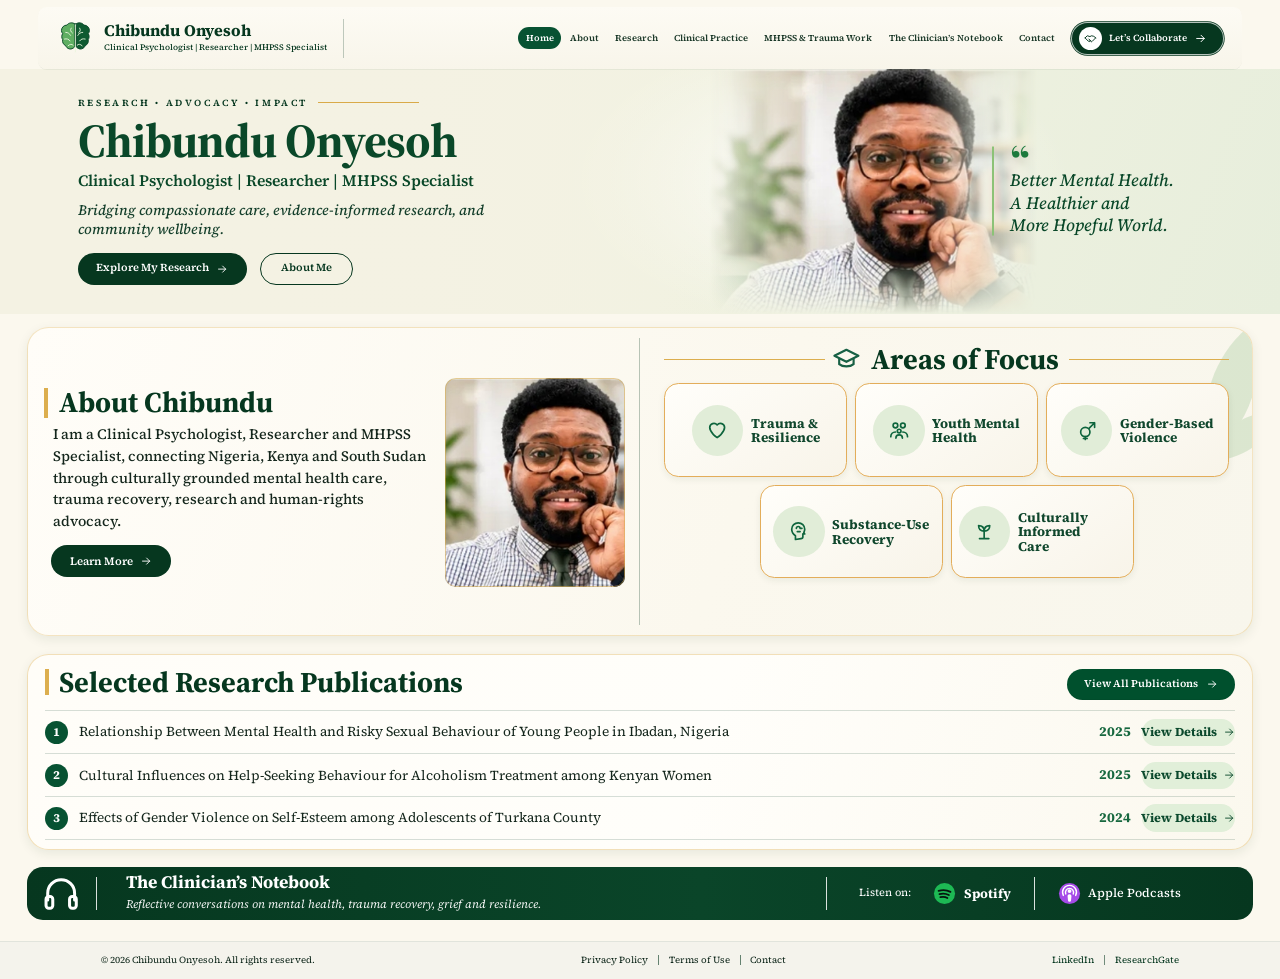
==== index.html @ c5ffb6af "Add portfolio website files" ====
<!DOCTYPE html>
<html lang="en">
<head>
<meta charset="utf-8">
<meta name="viewport" content="width=device-width, initial-scale=1">
<title>Chibundu Onyesoh | Clinical Psychologist | Researcher | MHPSS Specialist</title>
<meta name="description" content="Chibundu Onyesoh is a Clinical Psychologist, Researcher and MHPSS Specialist working across East and West Africa on trauma recovery and psychosocial resilience.">
<link rel="preconnect" href="https://fonts.googleapis.com">
<link rel="preconnect" href="https://fonts.gstatic.com" crossorigin>
<link href="https://fonts.googleapis.com/css2?family=Caveat:wght@500;600&family=Inter:wght@400;500;600;700&family=Playfair+Display:ital,wght@0,500;0,600;0,700;1,400;1,500&family=Source+Serif+4:ital,wght@0,400;0,500;0,600;0,700;1,400;1,500&display=swap" rel="stylesheet">
<link rel="stylesheet" href="styles.css">
</head>
<body class="pg-home ui-serif">
<svg width="0" height="0" style="position:absolute" aria-hidden="true" focusable="false"><defs><symbol id="i-logo" viewBox="0 0 64 64" fill="none" stroke="currentColor" stroke-width="1.8" stroke-linecap="round" stroke-linejoin="round"><path d="M31 8c-4-3-10-2-13 2-5 0-9 4-9 9 0 2 1 4 2 5-2 3-2 7 0 10-1 4 1 8 5 10 2 5 8 7 12 4 2-1 3-2 3-4V12c0-2-1-3-0-4z" fill="#5fae62" stroke="#0c4a2b" stroke-width="1.6"/><path d="M33 8c4-3 10-2 13 2 5 0 9 4 9 9 0 2-1 4-2 5 2 3 2 7 0 10 1 4-1 8-5 10-2 5-8 7-12 4-2-1-3-2-3-4V12c0-2 1-3 0-4z" fill="#0f5a31" stroke="#0c4a2b" stroke-width="1.6"/><path d="M16 22c4 0 6 2 8 5M14 33c4-1 7 0 9 3M20 44c3-3 6-3 8-1M25 15c-2 3-1 6 2 8M44 22c-4 0-6 2-8 5M48 33c-4-1-7 0-9 3M43 44c-3-3-6-3-8-1M39 15c2 3 1 6-2 8" stroke="#e8f5dc" stroke-width="1.5" fill="none"/><path d="M32 10v44" stroke="#e8f5dc" stroke-width="1.2" fill="none"/></symbol><symbol id="i-head" viewBox="0 0 200 260" fill="none" stroke="currentColor" stroke-width="1.8" stroke-linecap="round" stroke-linejoin="round"><path d="M110 20C62 20 34 56 34 100c0 28 14 42 14 66v24l62 0v-30c0-8 5-12 12-12h16c5 0 5-5 2-9l-9-12c6-2 9-6 8-12l5-6c4-2 6-5 5-10l11-12c3-4 0-7-4-8C148 54 140 20 110 20z" stroke-width="2.4"/><path d="M70 70c10-14 30-16 42-6 10-6 24 0 26 12 8 4 8 16 0 20 2 12-10 20-20 14-8 10-26 8-30-4-12 0-18-12-12-20-6-8-4-16 4-20 0-4-4-8-10-6z" stroke-width="2" opacity=".9"/><path d="M84 74c6 4 6 10 0 14 M104 70c-4 6 0 12 8 12 M96 96c-6 0-10 4-10 8 M118 92c0 6 6 8 12 6" stroke-width="1.6"/><circle cx="84" cy="74" r="2.2" fill="currentColor"/><circle cx="112" cy="82" r="2.2" fill="currentColor"/><circle cx="96" cy="96" r="2.2" fill="currentColor"/><circle cx="130" cy="98" r="2.2" fill="currentColor"/><circle cx="72" cy="94" r="2.2" fill="currentColor"/></symbol><symbol id="i-brain" viewBox="0 0 24 24" fill="none" stroke="currentColor" stroke-width="1.8" stroke-linecap="round" stroke-linejoin="round"><path d="M9 4a3 3 0 0 0-3 3 3 3 0 0 0-2 3 3 3 0 0 0 1.5 2.6A3 3 0 0 0 8 18a3 3 0 0 0 4 1.5V5A3 3 0 0 0 9 4z"/><path d="M15 4a3 3 0 0 1 3 3 3 3 0 0 1 2 3 3 3 0 0 1-1.5 2.6A3 3 0 0 1 16 18a3 3 0 0 1-4 1.5"/><path d="M8 9h2M14 9h2M8 14h2M14 14h2"/></symbol><symbol id="i-book" viewBox="0 0 24 24" fill="none" stroke="currentColor" stroke-width="1.8" stroke-linecap="round" stroke-linejoin="round"><path d="M4 5.5C6.5 4.5 9.5 4.5 12 6c2.5-1.5 5.5-1.5 8-.5V19c-2.5-1-5.5-1-8 .5-2.5-1.5-5.5-1.5-8-.5z"/><path d="M12 6v13.5"/></symbol><symbol id="i-steth" viewBox="0 0 24 24" fill="none" stroke="currentColor" stroke-width="1.8" stroke-linecap="round" stroke-linejoin="round"><path d="M6 3v6a4 4 0 0 0 8 0V3M5 3h2M13 3h2M10 13v2a5 5 0 0 0 10 0v-1"/><circle cx="20" cy="12.5" r="1.8"/></symbol><symbol id="i-shield-heart" viewBox="0 0 24 24" fill="none" stroke="currentColor" stroke-width="1.8" stroke-linecap="round" stroke-linejoin="round"><path d="M12 3l7 3v5c0 4.5-3 8-7 10-4-2-7-5.5-7-10V6z"/><path d="M12 15.5s-3-1.8-3-4a1.7 1.7 0 0 1 3-1 1.7 1.7 0 0 1 3 1c0 2.2-3 4-3 4z"/></symbol><symbol id="i-shield-check" viewBox="0 0 24 24" fill="none" stroke="currentColor" stroke-width="1.8" stroke-linecap="round" stroke-linejoin="round"><path d="M12 3l7 3v5c0 4.5-3 8-7 10-4-2-7-5.5-7-10V6z"/><path d="M9 12l2.2 2.2L15.5 10"/></symbol><symbol id="i-shield-lock" viewBox="0 0 24 24" fill="none" stroke="currentColor" stroke-width="1.8" stroke-linecap="round" stroke-linejoin="round"><path d="M12 3l7 3v5c0 4.5-3 8-7 10-4-2-7-5.5-7-10V6z"/><rect x="9.5" y="11" width="5" height="4" rx="1"/><path d="M10.5 11V9.8a1.5 1.5 0 0 1 3 0V11"/></symbol><symbol id="i-people" viewBox="0 0 24 24" fill="none" stroke="currentColor" stroke-width="1.8" stroke-linecap="round" stroke-linejoin="round"><circle cx="9" cy="8" r="3"/><path d="M3 20c0-3.3 2.7-6 6-6s6 2.7 6 6"/><circle cx="17" cy="8.5" r="2.5"/><path d="M16.5 14c2.6.3 4.5 2.5 4.5 5.5"/></symbol><symbol id="i-check" viewBox="0 0 24 24" fill="none" stroke="currentColor" stroke-width="1.8" stroke-linecap="round" stroke-linejoin="round"><circle cx="12" cy="12" r="10"/><path d="M7.5 12.3l3 3 6-6.3" stroke-width="2.2"/></symbol><symbol id="i-arrow" viewBox="0 0 24 24" fill="none" stroke="currentColor" stroke-width="1.8" stroke-linecap="round" stroke-linejoin="round"><path d="M5 12h14M13 6l6 6-6 6"/></symbol><symbol id="i-arrow-down" viewBox="0 0 24 24" fill="none" stroke="currentColor" stroke-width="1.8" stroke-linecap="round" stroke-linejoin="round"><path d="M12 5v14M6 13l6 6 6-6"/></symbol><symbol id="i-chevron" viewBox="0 0 24 24" fill="none" stroke="currentColor" stroke-width="1.8" stroke-linecap="round" stroke-linejoin="round"><path d="M6 9l6 6 6-6"/></symbol><symbol id="i-external" viewBox="0 0 24 24" fill="none" stroke="currentColor" stroke-width="1.8" stroke-linecap="round" stroke-linejoin="round"><path d="M7 17L17 7M9 7h8v8"/></symbol><symbol id="i-mail" viewBox="0 0 24 24" fill="none" stroke="currentColor" stroke-width="1.8" stroke-linecap="round" stroke-linejoin="round"><rect x="3" y="5" width="18" height="14" rx="2"/><path d="M3 7l9 6 9-6"/></symbol><symbol id="i-headphones" viewBox="0 0 24 24" fill="none" stroke="currentColor" stroke-width="1.8" stroke-linecap="round" stroke-linejoin="round"><path d="M4 16v-4a8 8 0 0 1 16 0v4"/><rect x="3" y="14" width="4" height="7" rx="1.6"/><rect x="17" y="14" width="4" height="7" rx="1.6"/></symbol><symbol id="i-doc" viewBox="0 0 24 24" fill="none" stroke="currentColor" stroke-width="1.8" stroke-linecap="round" stroke-linejoin="round"><path d="M7 3h7l5 5v13H7z"/><path d="M14 3v5h5M10 13h6M10 17h6"/></symbol><symbol id="i-globe" viewBox="0 0 24 24" fill="none" stroke="currentColor" stroke-width="1.8" stroke-linecap="round" stroke-linejoin="round"><circle cx="12" cy="12" r="9"/><path d="M3 12h18M12 3c3.2 3 3.2 15 0 18M12 3c-3.2 3-3.2 15 0 18"/></symbol><symbol id="i-trophy" viewBox="0 0 24 24" fill="none" stroke="currentColor" stroke-width="1.8" stroke-linecap="round" stroke-linejoin="round"><path d="M8 4h8v5a4 4 0 0 1-8 0z"/><path d="M8 6H5v1a3 3 0 0 0 3 3M16 6h3v1a3 3 0 0 1-3 3M12 13v4M8 20h8M10 17h4"/></symbol><symbol id="i-handshake" viewBox="0 0 24 24" fill="none" stroke="currentColor" stroke-width="1.8" stroke-linecap="round" stroke-linejoin="round"><path d="M2 11l4-4 5 1.5L14 7l4 1 4 3"/><path d="M2 11l6 6a2 2 0 0 0 3 0l1-1M11 16l1.5 1.5a1.8 1.8 0 0 0 2.5 0L21 11.5M9 13l3 3"/></symbol><symbol id="i-heart" viewBox="0 0 24 24" fill="none" stroke="currentColor" stroke-width="1.8" stroke-linecap="round" stroke-linejoin="round"><path d="M12 20s-8-5-8-11a4.5 4.5 0 0 1 8-2.6A4.5 4.5 0 0 1 20 9c0 6-8 11-8 11z"/></symbol><symbol id="i-target" viewBox="0 0 24 24" fill="none" stroke="currentColor" stroke-width="1.8" stroke-linecap="round" stroke-linejoin="round"><circle cx="12" cy="12" r="9"/><circle cx="12" cy="12" r="5"/><circle cx="12" cy="12" r="1.5"/></symbol><symbol id="i-eye" viewBox="0 0 24 24" fill="none" stroke="currentColor" stroke-width="1.8" stroke-linecap="round" stroke-linejoin="round"><path d="M2 12s4-7 10-7 10 7 10 7-4 7-10 7S2 12 2 12z"/><circle cx="12" cy="12" r="3"/></symbol><symbol id="i-scale" viewBox="0 0 24 24" fill="none" stroke="currentColor" stroke-width="1.8" stroke-linecap="round" stroke-linejoin="round"><path d="M12 4v16M6 20h12M5 7h14"/><path d="M5 7l-3 7a3.5 3.5 0 0 0 6 0zM19 7l-3 7a3.5 3.5 0 0 0 6 0z"/></symbol><symbol id="i-bulb" viewBox="0 0 24 24" fill="none" stroke="currentColor" stroke-width="1.8" stroke-linecap="round" stroke-linejoin="round"><path d="M9 18h6M10 21h4M12 3a6 6 0 0 0-3.5 11c.7.6 1 1.2 1 2h5c0-.8.3-1.4 1-2A6 6 0 0 0 12 3z"/></symbol><symbol id="i-user" viewBox="0 0 24 24" fill="none" stroke="currentColor" stroke-width="1.8" stroke-linecap="round" stroke-linejoin="round"><circle cx="12" cy="8" r="4"/><path d="M4 21c0-4.4 3.6-8 8-8s8 3.6 8 8"/></symbol><symbol id="i-building" viewBox="0 0 24 24" fill="none" stroke="currentColor" stroke-width="1.8" stroke-linecap="round" stroke-linejoin="round"><rect x="5" y="3" width="14" height="18" rx="1"/><path d="M9 7h2M13 7h2M9 11h2M13 11h2M10 21v-4h4v4"/></symbol><symbol id="i-chat" viewBox="0 0 24 24" fill="none" stroke="currentColor" stroke-width="1.8" stroke-linecap="round" stroke-linejoin="round"><path d="M4 5h16v11H9l-5 4z"/><path d="M9 10.5h.01M12 10.5h.01M15 10.5h.01" stroke-width="2.4"/></symbol><symbol id="i-send" viewBox="0 0 24 24" fill="none" stroke="currentColor" stroke-width="1.8" stroke-linecap="round" stroke-linejoin="round"><path d="M21 3L3 11l7 3 3 7z"/><path d="M10 14L21 3"/></symbol><symbol id="i-mic" viewBox="0 0 24 24" fill="none" stroke="currentColor" stroke-width="1.8" stroke-linecap="round" stroke-linejoin="round"><rect x="9" y="3" width="6" height="11" rx="3"/><path d="M5 11a7 7 0 0 0 14 0M12 18v3M9 21h6"/></symbol><symbol id="i-play" viewBox="0 0 24 24" fill="none" stroke="currentColor" stroke-width="1.8" stroke-linecap="round" stroke-linejoin="round"><path d="M8 5v14l11-7z" fill="currentColor"/></symbol><symbol id="i-pin" viewBox="0 0 24 24" fill="none" stroke="currentColor" stroke-width="1.8" stroke-linecap="round" stroke-linejoin="round"><path d="M12 21s-7-6-7-11a7 7 0 0 1 14 0c0 5-7 11-7 11z"/><circle cx="12" cy="10" r="2.5"/></symbol><symbol id="i-cap" viewBox="0 0 24 24" fill="none" stroke="currentColor" stroke-width="1.8" stroke-linecap="round" stroke-linejoin="round"><path d="M2 9l10-5 10 5-10 5z"/><path d="M6 11.5V16c3 2.5 9 2.5 12 0v-4.5"/></symbol><symbol id="i-gear" viewBox="0 0 24 24" fill="none" stroke="currentColor" stroke-width="1.8" stroke-linecap="round" stroke-linejoin="round"><circle cx="12" cy="12" r="3"/><circle cx="12" cy="12" r="7"/><path d="M12 2v3M12 19v3M2 12h3M19 12h3M5 5l2 2M17 17l2 2M19 5l-2 2M7 17l-2 2"/></symbol><symbol id="i-microscope" viewBox="0 0 24 24" fill="none" stroke="currentColor" stroke-width="1.8" stroke-linecap="round" stroke-linejoin="round"><path d="M9 3l4 2-2.5 5-4-2z"/><path d="M13 7l3 1.5M8 12a5 5 0 0 0 9 3M5 20h14M9 16.5V20"/></symbol><symbol id="i-chart" viewBox="0 0 24 24" fill="none" stroke="currentColor" stroke-width="1.8" stroke-linecap="round" stroke-linejoin="round"><path d="M4 20V11M10 20V4M16 20v-7M22 20H2"/></symbol><symbol id="i-calendar" viewBox="0 0 24 24" fill="none" stroke="currentColor" stroke-width="1.8" stroke-linecap="round" stroke-linejoin="round"><rect x="3" y="5" width="18" height="16" rx="2"/><path d="M3 10h18M8 3v4M16 3v4"/></symbol><symbol id="i-info" viewBox="0 0 24 24" fill="none" stroke="currentColor" stroke-width="1.8" stroke-linecap="round" stroke-linejoin="round"><circle cx="12" cy="12" r="9"/><path d="M12 11v5M12 8h.01" stroke-width="2.2"/></symbol><symbol id="i-download" viewBox="0 0 24 24" fill="none" stroke="currentColor" stroke-width="1.8" stroke-linecap="round" stroke-linejoin="round"><path d="M12 4v11M7 11l5 5 5-5M5 20h14"/></symbol><symbol id="i-leaf" viewBox="0 0 24 24" fill="none" stroke="currentColor" stroke-width="1.8" stroke-linecap="round" stroke-linejoin="round"><path d="M4 20C4 10 10 4 20 4c0 10-6 16-16 16z"/><path d="M4 20c4-6 8-9 12-11"/></symbol><symbol id="i-gender" viewBox="0 0 24 24" fill="none" stroke="currentColor" stroke-width="1.8" stroke-linecap="round" stroke-linejoin="round"><circle cx="10" cy="14" r="5"/><path d="M14 10l6-6M15 4h5v5M10 19v3M8 21h4"/></symbol><symbol id="i-head-brain" viewBox="0 0 24 24" fill="none" stroke="currentColor" stroke-width="1.8" stroke-linecap="round" stroke-linejoin="round"><path d="M8 21v-4C5 15 4 12 4 10a7 7 0 0 1 14 0c0 1.5-.5 2.5-1 3.5l1 1.5h-2v3a2 2 0 0 1-2 2z"/><path d="M9 9a2 2 0 0 1 4 0M13 9h2M10 12.5h3"/></symbol><symbol id="i-hands-leaf" viewBox="0 0 24 24" fill="none" stroke="currentColor" stroke-width="1.8" stroke-linecap="round" stroke-linejoin="round"><path d="M12 12c-4 0-6-2.5-6-6 4 0 6 2 6 6zM12 12c4 0 6-2.5 6-6-4 0-6 2-6 6z"/><path d="M12 12v8M7 20h10"/></symbol><symbol id="i-family" viewBox="0 0 24 24" fill="none" stroke="currentColor" stroke-width="1.8" stroke-linecap="round" stroke-linejoin="round"><circle cx="8" cy="7" r="2.5"/><circle cx="16" cy="7" r="2.5"/><circle cx="12" cy="13" r="2"/><path d="M3 19c0-2.8 2.2-5 5-5M21 19c0-2.8-2.2-5-5-5M8.5 20.5c0-2 1.6-3.5 3.5-3.5s3.5 1.5 3.5 3.5"/></symbol><symbol id="i-audio" viewBox="0 0 24 24" fill="none" stroke="currentColor" stroke-width="1.8" stroke-linecap="round" stroke-linejoin="round"><path d="M3 12h1M7 8v8M11 4v16M15 8v8M19 10v4M22 12h-1"/></symbol><symbol id="i-spotify" viewBox="0 0 24 24" fill="none" stroke="currentColor" stroke-width="1.8" stroke-linecap="round" stroke-linejoin="round"><circle cx="12" cy="12" r="11" fill="#1db954" stroke="none"/><path d="M5.8 9.2c4.2-1.2 8.8-.9 12.4 1.1M6.7 12.6c3.4-.9 6.9-.6 9.8 1M7.6 15.8c2.6-.6 5.2-.4 7.4.8" stroke="#06150d" stroke-width="1.9" fill="none"/></symbol><symbol id="i-apple" viewBox="0 0 24 24" fill="none" stroke="currentColor" stroke-width="1.8" stroke-linecap="round" stroke-linejoin="round"><circle cx="12" cy="12" r="11" fill="#a54be8" stroke="none"/><circle cx="12" cy="9.5" r="2" fill="#fff" stroke="none"/><path d="M12 12.8c1.3 0 2.1.9 2 2.1l-.4 4a1.6 1.6 0 0 1-3.2 0l-.4-4c-.1-1.2.7-2.1 2-2.1z" fill="#fff" stroke="none"/><path d="M8.1 12.4a4.2 4.2 0 1 1 7.8 0M5.6 14a7.2 7.2 0 1 1 12.8 0" stroke="#fff" stroke-width="1.5" fill="none"/></symbol><symbol id="i-linkedin" viewBox="0 0 24 24" fill="none" stroke="currentColor" stroke-width="1.8" stroke-linecap="round" stroke-linejoin="round"><rect width="24" height="24" rx="5" fill="#0a66c2" stroke="none"/><path d="M7 10h2.5v7H7zM8.2 6.5a1.4 1.4 0 1 1 0 2.8 1.4 1.4 0 0 1 0-2.8M11 10h2.4v1c.5-.8 1.3-1.2 2.3-1.2 2 0 2.8 1.2 2.8 3.3V17H16v-3.4c0-1-.3-1.5-1.1-1.5s-1.4.5-1.4 1.6V17H11z" fill="#fff" stroke="none"/></symbol><symbol id="i-rgate" viewBox="0 0 24 24" fill="none" stroke="currentColor" stroke-width="1.8" stroke-linecap="round" stroke-linejoin="round"><rect width="24" height="24" rx="12" fill="#00c4a7" stroke="none"/><text x="12" y="15.5" text-anchor="middle" font-family="Arial,sans-serif" font-weight="700" font-size="9" fill="#fff" stroke="none">RG</text></symbol><symbol id="i-scholar" viewBox="0 0 24 24" fill="none" stroke="currentColor" stroke-width="1.8" stroke-linecap="round" stroke-linejoin="round"><path d="M12 3L1 9l11 6 9-4.9V17h2V9z" fill="#4285f4" stroke="none"/><path d="M5 13.2V17c0 1.7 3.1 3 7 3s7-1.3 7-3v-3.8l-7 3.8z" fill="#7baaf7" stroke="none"/></symbol><symbol id="i-menu" viewBox="0 0 24 24" fill="none" stroke="currentColor" stroke-width="1.8" stroke-linecap="round" stroke-linejoin="round"><path d="M4 7h16M4 12h16M4 17h16"/></symbol><symbol id="i-tick" viewBox="0 0 24 24" fill="none" stroke="currentColor" stroke-width="1.8" stroke-linecap="round" stroke-linejoin="round"><path d="M5 12.5l4.5 4.5L19 7.5"/></symbol><symbol id="i-leaves" viewBox="0 0 100 100" fill="none" stroke="currentColor" stroke-width="1.8" stroke-linecap="round" stroke-linejoin="round"><path d="M50 96C48 62 52 30 80 6c12 30 4 64-30 90z" fill="currentColor" stroke="none"/><path d="M50 96C40 72 20 62 2 60c8 22 24 34 48 36z" fill="currentColor" stroke="none"/><path d="M52 96c6-20 22-32 46-34-4 20-20 32-46 34z" fill="currentColor" stroke="none"/></symbol></defs></svg>
<header class="hdr"><div class="stage">
  <a class="brand" href="index.html" aria-label="Chibundu Onyesoh — Home">
    <svg viewBox="0 0 64 64" fill="none" stroke="currentColor" stroke-width="2.2" stroke-linecap="round" stroke-linejoin="round" aria-hidden="true"><use href="#i-logo"/></svg>
    <span><span class="nm">Chibundu Onyesoh</span><span class="sb">Clinical Psychologist | Researcher | MHPSS Specialist</span></span>
  </a>
  <nav id="site-nav" aria-label="Main navigation"><a href="index.html">Home</a><a href="about.html">About</a><a href="research.html">Research</a><a href="clinical-practice.html">Clinical Practice</a><a href="mhpss-trauma.html">MHPSS &amp; Trauma Work</a><a href="podcast.html">The Clinician’s Notebook</a><a href="contact.html">Contact</a></nav>
  <a class="cta" href="contact.html"><span class="cic"><svg class="ico" aria-hidden="true"><use href="#i-handshake"/></svg></span>Let&rsquo;s Collaborate <svg class="ico" aria-hidden="true"><use href="#i-arrow"/></svg></a>
  <button class="menu-toggle" type="button" aria-expanded="false" aria-controls="site-nav" aria-label="Open menu"><svg class="ico " aria-hidden="true"><use href="#i-menu"/></svg></button>
</div></header>
<main>

<section class="home-intro" aria-labelledby="home-title">
  <img class="home-intro-photo" src="assets/portrait-home.jpg" alt="Portrait of Chibundu Onyesoh" width="760" height="524">
  <div class="home-intro-content">
    <div class="eyebrow">Research &bull; Advocacy &bull; Impact</div>
    <h1 id="home-title">Chibundu Onyesoh</h1>
    <p class="role">Clinical Psychologist | Researcher | MHPSS Specialist</p>
    <p class="tagline">Bridging compassionate care, evidence-informed research, and community wellbeing.</p>
    <div class="actions">
      <a class="btn btn-dark" href="research.html">Explore My Research <svg class="ico" aria-hidden="true"><use href="#i-arrow"/></svg></a>
      <a class="btn btn-line" href="about.html">About Me</a>
    </div>
  </div>
  <blockquote class="home-quote"><span class="qm" aria-hidden="true">&ldquo;</span>Better Mental Health.<br>A Healthier and<br>More Hopeful World.</blockquote>
</section>

<div class="h-info">
  <div class="c1">
    <div class="about-copy">
      <h2>About Chibundu</h2>
      <p>I am a Clinical Psychologist, Researcher and MHPSS Specialist, connecting Nigeria, Kenya and South Sudan through culturally grounded mental health care, trauma recovery, research and human-rights advocacy.</p>
      <a class="btn btn-dark" href="about.html">Learn More <svg class="ico " aria-hidden="true"><use href="#i-arrow"/></svg></a>
    </div>
    <figure class="about-portrait">
      <img src="assets/portrait.jpg" alt="Portrait of Chibundu Onyesoh" width="891" height="540">
    </figure>
  </div>
  <div class="c2">
    <h2><svg class="ico focus-cap" aria-hidden="true"><use href="#i-cap"/></svg>Areas of Focus</h2>
    <ul class="focus-cards" aria-label="Professional areas of focus">
      <li><span class="focus-icon"><svg class="ico " aria-hidden="true"><use href="#i-heart"/></svg></span><span>Trauma &amp;<br>Resilience</span></li>
      <li><span class="focus-icon"><svg class="ico " aria-hidden="true"><use href="#i-family"/></svg></span><span>Youth Mental<br>Health</span></li>
      <li><span class="focus-icon"><svg class="ico " aria-hidden="true"><use href="#i-gender"/></svg></span><span>Gender-Based<br>Violence</span></li>
      <li><span class="focus-icon"><svg class="ico " aria-hidden="true"><use href="#i-head-brain"/></svg></span><span>Substance-Use<br>Recovery</span></li>
      <li><span class="focus-icon"><svg class="ico " aria-hidden="true"><use href="#i-hands-leaf"/></svg></span><span>Culturally Informed<br>Care</span></li>
    </ul>
  </div>
  <svg class="leaf" style="right:-3.7rem;top:-1.5rem;width:21rem;height:21rem;color:#d4e3c9;opacity:.8" aria-hidden="true"><use href="#i-leaves"/></svg>
</div>

<section class="h-pubs" aria-labelledby="sp">
  <div class="h-pubs-head">
    <h2 id="sp">Selected Research Publications</h2>
    <a class="view-pubs" href="research.html">View All Publications <svg class="ico " aria-hidden="true"><use href="#i-arrow"/></svg></a>
  </div>
  <div class="pub-row"><span class="pub-num">1</span><span class="pub-title">Relationship Between Mental Health and Risky Sexual Behaviour of Young People in Ibadan, Nigeria</span><span class="pub-year">2025</span><a class="pub-action" href="research.html#fp">View Details <svg class="ico" aria-hidden="true"><use href="#i-arrow"/></svg></a></div>
  <div class="pub-row"><span class="pub-num">2</span><span class="pub-title">Cultural Influences on Help-Seeking Behaviour for Alcoholism Treatment among Kenyan Women</span><span class="pub-year">2025</span><a class="pub-action" href="research.html#fp">View Details <svg class="ico" aria-hidden="true"><use href="#i-arrow"/></svg></a></div>
  <div class="pub-row"><span class="pub-num">3</span><span class="pub-title">Effects of Gender Violence on Self-Esteem among Adolescents of Turkana County</span><span class="pub-year">2024</span><a class="pub-action" href="research.html#fp">View Details <svg class="ico" aria-hidden="true"><use href="#i-arrow"/></svg></a></div>
</section>

<section class="h-pod" aria-label="The Clinician's Notebook podcast">
  <div class="hp"><svg class="ico " aria-hidden="true"><use href="#i-headphones"/></svg></div><span class="vl"></span>
  <div class="tx"><h3>The Clinician&rsquo;s Notebook</h3><p>Reflective conversations on mental health, trauma recovery, grief and resilience.</p></div>
  <div class="ls"><span class="vl"></span><span class="on">Listen on:</span>
    <a class="pl" href="https://open.spotify.com/show/6DYUCFAEyVnPZNM1DqdTa2" target="_blank" rel="noopener" data-platform="Spotify"><svg class="ico " aria-hidden="true"><use href="#i-spotify"/></svg> Spotify</a>
    <span class="vl m"></span>
    <a class="pl ap" href="https://podcasts.apple.com/ke/podcast/the-clinicians-notebook/id1857935850" target="_blank" rel="noopener" data-platform="Apple Podcasts"><svg class="ico " aria-hidden="true"><use href="#i-apple"/></svg> Apple Podcasts</a>
  </div>
</section>

</main>
<footer class="ftr"><div class="stage">
  <span>&copy; <span data-current-year></span> Chibundu Onyesoh. All rights reserved.</span>
  <nav class="lk" aria-label="Footer"><a href="contact.html">Privacy Policy</a><i></i><a href="contact.html">Terms of Use</a><i></i><a href="contact.html">Contact</a></nav>
  <nav class="social" aria-label="Social links"><a href="https://www.linkedin.com/" target="_blank" rel="noopener">LinkedIn</a><i></i><a href="https://www.researchgate.net/" target="_blank" rel="noopener">ResearchGate</a></nav>
</div></footer>
<script src="script.js"></script>
</body>
</html>
---- styles.css ----
/* =========================================================================
   Chibundu Onyesoh — shared stylesheet
   -------------------------------------------------------------------------
   SCALE SYSTEM: the layouts were designed on a 1672px-wide canvas.
   1rem = 10 "design px" at 1672px wide, and the root font-size scales with the
   viewport, so every page keeps the exact proportions of the layout on any
   desktop screen (>=1200px). Below 1200px a stacked mobile layout takes over.
   ========================================================================= */
:root{
  --dk:#06371f;      /* darkest green: buttons, bars   */
  --dk2:#0a4228;
  --md:#13492b;      /* panels                         */
  --gr:#1c7a3d;      /* accent bars, ticks             */
  --lime:#a9dc8c;    /* light-green text on dark       */
  --mint:#e4f0d4;    /* stat bars, year blocks         */
  --mint2:#d3e8c2;
  --cream:#fbf8ee;
  --card:#fffdf7;
  --ink:#10281c;
  --muted:#4a5f53;
  --head:"Playfair Display","Cormorant Garamond",Georgia,"Times New Roman",serif;
  --body:"Inter","Segoe UI",system-ui,-apple-system,Arial,sans-serif;
  --serif-ui:"Source Serif 4","Source Serif Pro","Lora",Georgia,serif;
  --script:"Caveat","Dancing Script","Segoe Script","Brush Script MT",cursive;
}
*{box-sizing:border-box;margin:0;padding:0}
html{font-size:clamp(7.2px,.54vw,10.8px);scroll-behavior:smooth;-webkit-text-size-adjust:100%}
body{font-family:var(--body);font-size:1.6rem;line-height:1.5;color:var(--ink);background:var(--cream);-webkit-font-smoothing:antialiased;overflow-x:hidden}
img{max-width:100%;display:block}
a{color:inherit;text-decoration:none}
ul{list-style:none}
button{font-family:inherit;cursor:pointer;border:0;background:none;color:inherit}
h1,h2,h3,h4{font-family:var(--head);color:var(--dk);line-height:1.15;font-weight:700}
.sr-only{position:absolute;width:1px;height:1px;overflow:hidden;clip:rect(0 0 0 0);white-space:nowrap}
:focus-visible{outline:.3rem solid #2f8f4e;outline-offset:.2rem}
[hidden]{display:none!important}

.ico{width:1.2em;height:1.2em;fill:none;stroke:currentColor;stroke-width:1.8;stroke-linecap:round;stroke-linejoin:round;flex:none;vertical-align:middle}
.ico.solid{fill:currentColor;stroke:none}
.stage{position:relative;width:100%;max-width:167.2rem;margin:0 auto}
.script{font-family:var(--script);font-weight:500}

/* ------------------------------------------------------------ buttons */
.btn{display:inline-flex;align-items:center;justify-content:center;gap:1rem;height:4.4rem;padding:0 2.6rem;border-radius:99rem;font-size:1.4rem;font-weight:600;border:.15rem solid transparent;transition:.25s;white-space:nowrap;line-height:1}
.btn .ico{width:1.7rem;height:1.7rem}
.btn-dark{background:var(--dk);color:#fff}
.btn-dark:hover{background:var(--gr);transform:translateY(-.2rem)}
.btn-line{border-color:var(--dk);color:var(--dk);background:transparent}
.btn-line:hover{background:var(--dk);color:#fff}
.btn-white{background:#fff;color:var(--dk)}
.btn-white:hover{background:var(--mint)}
.btn-ghost{border-color:rgba(255,255,255,.85);color:#fff}
.btn-ghost:hover{background:#fff;color:var(--dk)}
.btn-lime{background:var(--lime);color:var(--dk)}
.btn-lime:hover{background:#fff}
.btn-sm{height:3.4rem;padding:0 2rem;font-size:1.25rem}

/* ------------------------------------------------------------ header */
.hdr{position:relative;z-index:60;background:linear-gradient(180deg,#fdfbf4,#f8f5ea);height:7.2rem;box-shadow:0 .1rem 0 rgba(6,55,31,.06)}
.hdr .stage{height:100%;display:flex;align-items:center;padding:0 5.6rem 0 6.5rem}
.brand{display:flex;align-items:center;gap:2.4rem;flex:none}
.brand svg{width:6.8rem;height:6.8rem;color:#1d6b3a;flex:none}
.brand .nm{font-family:var(--head);font-weight:700;font-size:2.5rem;color:var(--dk);line-height:1;display:block;white-space:nowrap}
.brand .sb{font-size:1.15rem;font-weight:500;color:var(--dk);display:block;margin-top:.6rem;white-space:nowrap}
.hdr nav{margin-left:10.3rem;display:flex;align-items:center}
.hdr nav a{font-size:1.3rem;font-weight:500;color:#14261c;padding:1.05rem 1.2rem;border-radius:99rem;white-space:nowrap;line-height:1;transition:.2s}
.hdr nav a:hover{background:var(--mint)}
.hdr nav a.active{background:var(--dk);color:#fff;font-weight:600}
.hdr .cta{margin-left:auto;display:inline-flex;align-items:center;gap:1rem;height:4.5rem;padding:0 2.2rem;border-radius:99rem;background:var(--dk);color:#fff;font-size:1.3rem;font-weight:600;transition:.25s;white-space:nowrap}
.hdr .cta:hover{background:var(--gr)}
.hdr .cta .ico{width:1.8rem;height:1.8rem}
.menu-toggle{display:none;width:4.4rem;height:4.4rem;border-radius:1.2rem;background:var(--dk);color:#fff;align-items:center;justify-content:center;margin-left:1rem}
.menu-toggle .ico{width:2.4rem;height:2.4rem}

/* serif UI variant (Home layout is set entirely in serif) */
.ui-serif .hdr nav a,.ui-serif .hdr .cta,.ui-serif .btn,.ui-serif .brand .sb{font-family:var(--serif-ui)}
.ui-serif .hdr .brand .nm{font-family:var(--serif-ui)}
.ui-serif .hdr .brand .nm{font-size:2.7rem}
.ui-serif .hdr .brand .sb{font-size:1.2rem;margin-top:.5rem}
.ui-serif .brand{gap:2.2rem}
.ui-serif .hdr nav{margin-left:0;padding-left:3.2rem;margin-left:3rem;border-left:.15rem solid rgba(6,55,31,.55);height:4.6rem}
.ui-serif .hdr nav a{font-size:1.4rem;padding:1.05rem 1.5rem}
.ui-serif .hdr .cta{height:4.6rem;padding:0 2.2rem 0 .9rem;border:.12rem solid rgba(255,255,255,.7);box-shadow:0 0 0 .1rem var(--dk)}
.cta .cic{width:3.2rem;height:3.2rem;border-radius:50%;background:#fff;color:var(--dk);display:inline-flex;align-items:center;justify-content:center}
.cta .cic .ico{width:1.8rem;height:1.8rem}

/* ------------------------------------------------------------ shared bits */
.eyebrow{display:flex;align-items:center;gap:1.4rem;font-size:1.2rem;letter-spacing:.3em;text-transform:uppercase;font-weight:600;color:var(--dk);line-height:1}
.eyebrow::after{content:"";display:block;height:.1rem;width:33rem;background:currentColor;opacity:.45}
.on-dark .eyebrow,.eyebrow.lt{color:var(--lime)}
.sec-t{display:flex;align-items:center;gap:1.2rem;font-size:3.2rem;color:var(--dk);line-height:1.05}
.sec-t::before{content:"";width:.5rem;align-self:stretch;min-height:3.2rem;background:var(--gr);border-radius:.3rem;flex:none}
.leaf{position:absolute;pointer-events:none;z-index:1}
.leaf svg{width:100%;height:100%;display:block}
.tags{display:flex;flex-wrap:wrap;gap:1rem}
.tag{background:var(--mint);color:var(--dk);border-radius:99rem;padding:.7rem 1.6rem;font-size:1.3rem;font-weight:600}

/* ------------------------------------------------------------ footer */
.ftr{background:#f4f3ec;height:5.3rem;border-top:.1rem solid rgba(6,55,31,.08)}
.ftr .stage{height:100%;display:flex;align-items:center;justify-content:space-between;padding:0 8.7rem;font-size:1.3rem;color:var(--ink)}
.ftr .lk{display:flex;gap:1.4rem;align-items:center}
.ftr .lk i{width:.1rem;height:1.4rem;background:var(--dk);opacity:.6}
.ftr .lk a:hover{color:var(--gr)}
.ftr .social{display:flex;align-items:center;gap:1.4rem;color:var(--dk)}
.ftr .social i{width:.1rem;height:1.4rem;background:var(--dk);opacity:.55}
.ftr .social a:hover{color:var(--gr)}
.ftr .mo{display:flex;align-items:center;gap:1.6rem;font-size:1.05rem;letter-spacing:.2em;text-transform:uppercase;color:var(--dk);white-space:nowrap}
.ftr .mo::before,.ftr .mo::after{content:"";width:8rem;height:.1rem;background:var(--dk);opacity:.45}
.ui-serif .ftr{font-family:var(--serif-ui)}

/* =========================================================================
   HOME
   ========================================================================= */
.pg-home main{display:block}
.h-hero{position:relative;height:34.4rem;background:linear-gradient(100deg,#f4f2e0 0%,#f1f3df 45%,#e6efd8 100%);overflow:hidden}
.h-hero .stage{height:100%}
.h-hero .ph{position:absolute;left:86rem;top:0;width:52rem;height:100%;overflow:hidden}
.h-hero .ph img{width:100%;height:100%;object-fit:cover;object-position:50% 12%;-webkit-mask-image:linear-gradient(90deg,transparent 0,#000 14%);mask-image:linear-gradient(90deg,transparent 0,#000 14%)}
.h-hero .arc1{position:absolute;left:57rem;top:30rem;width:42rem;height:42rem;border-radius:50%;background:linear-gradient(160deg,#9fc48a,#5f9a63);opacity:.75}
.h-hero .arc2{position:absolute;left:68rem;top:33.6rem;width:36rem;height:36rem;border-radius:50%;background:linear-gradient(160deg,#6aa66b,#2f7b49);opacity:.9}
.h-hero .panel{position:absolute;right:-7rem;top:-4rem;bottom:-9rem;width:42rem;border-radius:50% 0 0 50%/52% 0 0 52%;background:linear-gradient(150deg,#145a33,#0a3d23 70%);box-shadow:-1.2rem 0 0 -.1rem rgba(122,174,96,.55) inset}
.h-hero .panel::before{content:"";position:absolute;inset:0;border-radius:inherit;box-shadow:inset 1.6rem 0 0 rgba(155,200,120,.28)}
.h-hero .quote{position:absolute;right:3.4rem;top:15.6rem;width:25rem;color:#fff;font-family:var(--serif-ui);font-style:italic;font-size:2.3rem;line-height:1.25;text-align:center;z-index:3}
.h-hero .quote b{display:block;text-align:left;font-style:normal;font-size:6rem;line-height:.5;color:var(--lime);height:3.2rem;font-family:var(--head)}
.h-hero .quote hr{border:0;height:.2rem;width:8.6rem;background:var(--lime);margin:2.6rem auto 0}
.h-left{position:absolute;left:8.6rem;top:3.5rem;z-index:4}
.h-left .eyebrow{font-family:var(--serif-ui);font-size:1.25rem;letter-spacing:.32em}
.h-left .eyebrow::after{width:31.5rem}
.h-left h1{font-family:var(--serif-ui);font-size:7.9rem;font-weight:700;line-height:1;margin-top:1.1rem;letter-spacing:-.01em;color:#0b4a2a;white-space:nowrap}
.h-left .role{font-family:var(--serif-ui);font-size:2.5rem;font-weight:600;color:#0b4a2a;margin-top:.9rem;white-space:nowrap;line-height:1.1}
.h-left .ln{width:9.8rem;height:.35rem;background:var(--gr);margin:1.3rem 0 1.6rem}
.h-left .tg{font-family:var(--serif-ui);font-style:italic;font-size:2.05rem;line-height:1.22;color:#0b4a2a;font-weight:500;width:54rem}
.h-left .btns{display:flex;gap:2.6rem;margin-top:2rem}
.h-left .btn{height:4.4rem;font-size:1.6rem}
.h-left .btn-dark{width:23rem}
.h-left .btn-line{width:17.2rem}
.h-strip{margin:.6rem 3.7rem 0;height:6.1rem;border-radius:2.4rem;background:linear-gradient(90deg,#e9eedb,#edf1e0 50%,#e6eed9);display:grid;grid-template-columns:repeat(4,1fr);align-items:center;position:relative;z-index:5}
.h-strip .it{display:flex;align-items:center;justify-content:center;gap:2.6rem;font-family:var(--serif-ui);font-size:1.6rem;line-height:1.25;color:#173a28;height:4.6rem;border-right:.15rem solid rgba(6,55,31,.55)}
.h-strip .it:last-child{border:0}
.h-strip .it .ico{width:4.8rem;height:4.8rem;color:#0c4a2b}
.h-info{position:relative;display:grid;grid-template-columns:70.8rem 1fr;margin:1.9rem 3.7rem 0;height:22rem}
.h-info .c1{border-right:.15rem solid rgba(6,55,31,.5);padding:0 0 0 .7rem;height:22rem}
.h-info .c2{padding-left:7.5rem}
.h-info h2{font-family:var(--serif-ui);font-size:3.6rem;display:flex;align-items:center;gap:1.4rem;line-height:1}
.h-info h2::before{content:"";width:.55rem;height:3.4rem;background:var(--gr);flex:none}
.h-info p{font-family:var(--serif-ui);font-size:1.95rem;line-height:1.1;color:#14261c;width:57rem;margin:.8rem 0 1.4rem 2.3rem;font-weight:500}
.h-info .btn{margin-left:1.8rem;height:3.3rem;padding:0 2.2rem;font-size:1.6rem;width:14.4rem}
.h-info ul{margin:.8rem 0 0 .1rem;display:grid;gap:.6rem}
.h-info li{display:flex;align-items:center;gap:2.1rem;font-family:var(--serif-ui);font-size:1.75rem;line-height:1.3;height:1.85rem;color:#14261c;font-weight:500}
.h-info li .tk{width:1.9rem;height:1.9rem;border-radius:50%;background:#0c4a2b;color:#fff;display:inline-flex;align-items:center;justify-content:center;flex:none}
.h-info li .tk .ico{width:1.2rem;height:1.2rem;stroke-width:2.6}
.h-info ul.focus-cards{
  width:78rem;
  margin:.8rem 0 0;
  grid-template-columns:repeat(6,minmax(0,1fr));
  gap:.8rem
}
.h-info ul.focus-cards li{
  grid-column:span 2;
  height:6.3rem;
  border:.14rem solid #e3ad5a;
  border-radius:1.6rem;
  background:linear-gradient(135deg,#fffdf8,#f7f4e9);
  box-shadow:0 .35rem 1rem rgba(6,55,31,.06);
  display:flex;
  flex-direction:row;
  align-items:center;
  justify-content:center;
  gap:1.2rem;
  padding:.8rem 1.2rem;
  font-family:var(--serif-ui);
  font-size:1.55rem;
  line-height:1.05;
  text-align:left;
  color:#176044;
  font-weight:700;
  cursor:default;
  transition:transform .22s ease,box-shadow .22s ease,background .22s ease,border-color .22s ease
}
.h-info ul.focus-cards li:nth-child(4){grid-column:2 / span 2}
.h-info ul.focus-cards li:nth-child(5){grid-column:4 / span 2}
.h-info ul.focus-cards li>.focus-icon{
  width:5.2rem;
  height:5.2rem;
  border-radius:50%;
  background:#dfe9d4;
  color:#176044;
  display:flex;
  align-items:center;
  justify-content:center;
  flex:none
}
.h-info ul.focus-cards li>.focus-icon>.ico{
  width:3.2rem;
  height:3.2rem;
  transition:transform .22s ease,color .22s ease
}
.h-info ul.focus-cards li:hover{
  transform:translateY(-.35rem);
  background:linear-gradient(135deg,#eef4df,#dcecc9);
  border-color:#c78e34;
  box-shadow:0 .9rem 2rem rgba(6,55,31,.16)
}
.h-info ul.focus-cards li:hover>.focus-icon>.ico{
  transform:scale(1.12);
  color:var(--gr)
}
.h-info .c2 h2{
  justify-content:center;
  align-items:center;
  width:78rem
}
.h-info .c2 h2::before{content:"";display:block;width:16rem;height:.12rem;background:#dba64e;flex:none}
.h-info .c2 h2::after{content:"";display:block;width:16rem;height:.12rem;background:#dba64e;flex:none}
.h-info .focus-cap{
  width:4rem;
  height:4rem;
  color:#176044;
  margin-left:-.5rem
}
.h-pubs{margin:2rem 3.7rem 0;position:relative}
.h-pubs-head{display:flex;align-items:center;justify-content:space-between;margin-bottom:.7rem}
.h-pubs-head h2{margin-bottom:0}
.h-pubs-head .view-pubs{display:inline-flex;align-items:center;justify-content:center;gap:1rem;width:auto;height:3.8rem;padding:0 2.2rem;margin:0;border:0;border-radius:99rem;background:var(--dk);color:#fff;font-family:var(--serif-ui);font-size:1.45rem;font-weight:600}
.h-pubs-head .view-pubs .ico{width:1.7rem;height:1.7rem;color:#fff}
.h-pubs-head .view-pubs:hover{background:var(--gr)}
.h-pubs h2{font-family:var(--serif-ui);font-size:3.2rem;display:flex;align-items:center;gap:1.4rem;line-height:1;margin-bottom:.7rem}
.h-pubs h2::before{content:"";width:.55rem;height:3rem;background:var(--gr)}
.h-pubs a{display:grid;grid-template-columns:2.2rem 1fr auto;align-items:center;gap:2rem;height:2.95rem;border-top:.1rem solid rgba(6,55,31,.16);font-family:var(--serif-ui);font-size:1.65rem;color:#14261c;padding:0 .4rem 0 .1rem;margin-left:.1rem;transition:.2s;font-weight:500}
.h-pubs a:last-child{border-bottom:.1rem solid rgba(6,55,31,.16)}
.h-pubs a:hover{background:var(--mint)}
.h-pubs a .ico{width:2.2rem;height:2.2rem;color:#0c4a2b}
.h-pubs a b{font-weight:700;color:#146a37;font-size:1.6rem}
.h-pod{margin:2.6rem 3.7rem 0;height:7.3rem;border-radius:2.2rem;background:linear-gradient(90deg,#06371f,#0a4529 55%,#06371f);color:#fff;display:flex;align-items:center;position:relative;z-index:3}
.h-pod .hp{width:9.6rem;display:flex;justify-content:center}
.h-pod .hp .ico{width:5.6rem;height:5.6rem;color:#fff}
.h-pod .vl{width:.2rem;height:4.6rem;background:rgba(255,255,255,.85)}
.h-pod .tx{padding-left:4rem;flex:1}
.h-pod h3{font-family:var(--serif-ui);font-size:2.45rem;color:#fff;line-height:1.1;font-weight:700}
.h-pod p{font-family:var(--serif-ui);font-style:italic;font-size:1.6rem;margin-top:.5rem;opacity:.95}
.h-pod .ls{display:flex;align-items:center;font-family:var(--serif-ui);font-size:1.5rem;margin-right:10rem;gap:0}
.h-pod .ls .vl{margin-right:4.4rem}
.h-pod .ls .on{margin-right:3.1rem}
.h-pod .pl{display:flex;align-items:center;gap:1rem;font-size:1.8rem;font-weight:700;transition:.2s}
.h-pod .pl:hover{color:var(--lime)}
.h-pod .pl .ico{width:3.2rem;height:3.2rem}
.h-pod .pl.ap{font-weight:500;font-size:1.7rem}
.h-pod .ls .vl.m{margin:0 3.2rem}
.pg-home .ftr{margin-top:1.1rem}
.h-leaf{right:0;top:44rem;width:23rem;height:20rem;opacity:.55}

/* =========================================================================
   INNER-PAGE HERO (dark green)
   ========================================================================= */
.hero{position:relative;background:linear-gradient(100deg,#05301b 0%,#06371f 40%,#0b4a2b 100%);overflow:hidden;color:#fff}
.hero::after{content:"";position:absolute;left:-6%;right:-6%;bottom:-.1rem;height:3.8rem;background:var(--cream);border-radius:50% 50% 0 0/100% 100% 0 0;z-index:3}
.hero .stage{height:100%}
.hero h1{color:#fff;font-weight:700}
.hero h1 em{color:var(--lime);font-style:italic;font-weight:600}
.hero .eyebrow{color:var(--lime)}
.hero .art{position:absolute;background-size:cover;background-position:center}
.hero .art.fade{-webkit-mask-image:linear-gradient(90deg,transparent 0,#000 16%,#000 88%,transparent 100%);mask-image:linear-gradient(90deg,transparent 0,#000 16%,#000 88%,transparent 100%)}
.hero .btns{display:flex;gap:2.2rem;z-index:5}
.hero .lead{z-index:5}
.hero .note{position:absolute;font-family:var(--script);color:#fff;line-height:1.05;z-index:4}
.hero .note::after{content:"";display:block;height:.3rem;width:100%;margin-top:.8rem;border-radius:50%;background:#fff;opacity:.9;transform:rotate(-3deg)}

/* =========================================================================
   ABOUT
   ========================================================================= */
.pg-about .hero{height:31.4rem}
.pg-about .hero .eyebrow{position:absolute;left:12.5rem;top:3.4rem}
.pg-about .hero .eyebrow::after{width:34rem}
.pg-about .hero h1{position:absolute;left:12.4rem;top:5.2rem;font-size:5.2rem;line-height:1.05;white-space:nowrap}
.pg-about .hero .lead{position:absolute;left:12.4rem;top:16.8rem;font-size:1.72rem;line-height:1.3;width:58rem;font-weight:500}
.pg-about .hero .btns{position:absolute;left:12.4rem;top:22.4rem}
.pg-about .hero .btn{height:4.4rem}
.pg-about .hero .art{left:79rem;top:0;width:90rem;height:100%}
.ab-who{position:relative;display:grid;grid-template-columns:38.3rem 51.5rem 29.3rem 28.8rem;column-gap:3.2rem;margin:-4.6rem 0 0 7rem;z-index:5;align-items:start}
.ab-who .ph{height:26.5rem;border-radius:2rem;overflow:hidden;box-shadow:0 1.2rem 3rem rgba(6,55,31,.18);margin-top:1.6rem;position:relative;background:#cfd9c6}
.ab-who .ph img{width:100%;height:100%;object-fit:cover;object-position:50% 25%}
.ab-who .ph-w{position:relative}
.ab-who .ph-w::before{content:"";position:absolute;left:-2rem;top:3.4rem;width:6rem;height:24rem;border-radius:2rem 0 0 2rem;background:linear-gradient(180deg,#1b6b3a,#0b4a2a)}
.ab-who .ph-w .lf{left:-5rem;bottom:-1rem;width:10rem;height:9rem;z-index:3}
.ab-who .tx .eyebrow{font-size:1.15rem;letter-spacing:.24em;margin-top:2rem}
.ab-who .tx .eyebrow::after{width:19.5rem}
.ab-who h2{font-size:3.9rem;margin-top:1.4rem;line-height:1.05}
.ab-who .rl{font-family:var(--head);font-style:italic;font-size:1.95rem;color:var(--gr);margin-top:.9rem;font-weight:500}
.ab-who p.bio{font-size:1.58rem;line-height:1.46;color:#1a2d23;margin-top:1.4rem;width:51rem}
.ab-who .sig{font-family:var(--script);font-size:3.3rem;color:#146a37;line-height:1;margin-top:.8rem;transform:rotate(-3deg);display:block;width:25rem}
.ab-who .mv{height:23.5rem;margin-top:2.5rem;border-radius:2.6rem;background:linear-gradient(160deg,#e5f0d6,#f1f6e6);padding:2.3rem 2.4rem;box-shadow:0 .4rem 1.6rem rgba(6,55,31,.08);position:relative}
.ab-who .mv h3{display:flex;align-items:center;gap:1.4rem;font-size:2.5rem}
.ab-who .mv h3 .ico{width:4.2rem;height:4.2rem;color:var(--gr)}
.ab-who .mv p{font-size:1.58rem;line-height:1.5;margin-top:1.6rem;color:#1a2d23}
.ab-who .mv p strong{font-weight:700}
.ab-who .mv::after{content:"";position:absolute;left:2.4rem;bottom:1.9rem;width:5.4rem;height:.3rem;background:var(--dk)}
.ab-val{display:grid;grid-template-columns:117.5rem 43.2rem;column-gap:2.5rem;margin:3rem 0 0 2.5rem;align-items:center}
.ab-val .vals{height:12rem;border-radius:3rem;background:linear-gradient(90deg,#e1eed2,#ebf3dd);display:grid;grid-template-columns:25.8rem repeat(5,1fr);align-items:center;box-shadow:0 .3rem 1.2rem rgba(6,55,31,.06)}
.ab-val .vals>div{padding:0 1.2rem;text-align:center;height:8rem;display:flex;flex-direction:column;justify-content:center;align-items:center;border-left:.15rem solid rgba(6,55,31,.5);font-size:1.15rem;line-height:1.3;color:#1a2d23}
.ab-val .vals>div:first-child{border:0;text-align:left;align-items:flex-start;padding-left:3.8rem}
.ab-val .vals h3{font-size:3.4rem;line-height:1}
.ab-val .vals strong{font-size:1.5rem;font-weight:600;color:var(--dk);margin:.5rem 0 .3rem;display:block}
.ab-val .vals .ico{width:3.2rem;height:3.2rem;color:#146a37}
.ab-val .imp{height:12.7rem;border-radius:3rem;background:linear-gradient(150deg,#0b4a2b,#06371f);color:#fff;padding:1.9rem 3rem}
.ab-val .imp h3{display:flex;align-items:center;gap:1.2rem;color:#fff;font-size:2.2rem}
.ab-val .imp .ico{width:3rem;height:3rem;color:#fff}
.ab-val .imp .nums{display:grid;grid-template-columns:repeat(3,1fr);text-align:center;margin-top:1rem;font-size:1.45rem}
.ab-val .imp .nums div{border-left:.15rem solid rgba(255,255,255,.7);line-height:1.2}
.ab-val .imp .nums div:first-child{border:0}
.ab-val .imp b{display:block;font-family:var(--head);font-size:3.2rem;font-weight:600}
.ab-more{margin:3.6rem 2.5rem 0;display:grid;grid-template-columns:1.55fr 1fr;gap:2.4rem}
.card{background:var(--card);border-radius:2.4rem;box-shadow:0 .4rem 1.8rem rgba(6,55,31,.09);padding:3rem 3.4rem;border:.1rem solid rgba(6,55,31,.05)}
.card p{font-size:1.58rem;line-height:1.55;color:#1d3027;margin-top:1.4rem}
.card h3.sm{font-size:2.2rem;margin-top:2.2rem}
.tl{margin:1.6rem 0 0 .6rem}
.tl li{position:relative;padding:0 0 1.8rem 2.6rem;border-left:.2rem solid #b9d8a2}
.tl li::before{content:"";position:absolute;left:-.8rem;top:.4rem;width:1.4rem;height:1.4rem;border-radius:50%;background:var(--dk)}
.tl b{font-family:var(--head);font-size:1.8rem;color:var(--dk);display:block}
.tl span{font-size:1.4rem;color:var(--muted)}
.ab-more .stk>.card+.card{margin-top:2.4rem}
.education-card{padding:2.4rem 2.8rem}
.education-card .sm{font-size:2.4rem}
.education-list{display:grid;margin-top:1.2rem}
.education-list li{
  display:grid;
  grid-template-columns:5.2rem 1fr;
  gap:1.4rem;
  align-items:start;
  padding:1.2rem 0;
  border-bottom:.1rem solid rgba(6,55,31,.12)
}
.education-list li:last-child{border-bottom:0;padding-bottom:.2rem}
.education-list .edu-mark{
  width:4.8rem;
  height:4.8rem;
  border-radius:.9rem;
  display:flex;
  align-items:center;
  justify-content:center;
  background:#eaf0c8;
  color:#0877b9;
  border:.1rem solid rgba(6,55,31,.12);
  font-family:var(--head);
  font-size:1.15rem;
  font-weight:700;
  letter-spacing:.02em
}
.education-list .edu-mark-blue{background:#eef6fb;color:#0877b9}
.education-list .edu-mark-gold{background:#f6edbb;color:#8b6b14}
.education-list .edu-mark-red{background:#f5e8e4;color:#b52832}
.education-list li>div{min-width:0}
.education-list b{
  display:block;
  font-family:var(--head);
  font-size:1.65rem;
  line-height:1.18;
  color:var(--dk)
}
.education-list span,
.education-list small,
.education-list em,
.education-list strong{
  display:block;
  color:var(--muted);
  font-family:var(--body);
  font-size:1.25rem;
  line-height:1.35;
  margin-top:.25rem
}
.education-list small{color:#607066}
.education-list em{font-style:italic}
.education-list strong{font-weight:700;color:#26382e}
.ab-two{margin:2.4rem 2.5rem 0;display:grid;grid-template-columns:1fr 1fr;gap:2.4rem}
.ab-two .tags{margin-top:1.8rem}
.banner{position:relative;overflow:hidden;height:10.2rem;border-radius:4rem;background:linear-gradient(100deg,#05301b,#0b4a2b 70%,#06371f);color:#fff;display:flex;align-items:center;justify-content:space-between;padding:0 6.7rem 0 19.5rem;margin:0 2.5rem}
.banner p{font-family:var(--head);font-style:italic;font-size:3.9rem;font-weight:500;color:#fff;white-space:nowrap}
.banner p b{font-style:normal;font-size:5.4rem;color:var(--lime);line-height:0;vertical-align:-1.4rem;margin-right:1.2rem;font-weight:700}
.banner .map{position:absolute;right:0;top:0;height:100%;width:70rem;opacity:.16;background:radial-gradient(circle at 60% 40%,#fff 0,transparent 55%)}
.ab-ban{margin-top:4rem}

/* =========================================================================
   RESEARCH
   ========================================================================= */
.pg-research .hero{height:30.7rem}
.pg-research .hero .art{left:76rem;top:0;width:96.2rem;height:100%}
.pg-research .hero .dk{position:absolute;left:0;top:0;width:77rem;height:100%;background:linear-gradient(100deg,#05301b,#06371f 80%);border-radius:0 100% 100% 0/0 125% 125% 0;z-index:2;box-shadow:.4rem 0 0 rgba(200,180,90,.45)}
.pg-research .hero .eyebrow{position:absolute;left:12.7rem;top:3rem;z-index:5}
.pg-research .hero .eyebrow::after{width:28rem}
.pg-research .hero h1{position:absolute;left:12.4rem;top:4.7rem;font-size:4.95rem;line-height:1.06;z-index:5;white-space:nowrap}
.pg-research .hero h1 span{color:var(--lime);font-weight:600}
.pg-research .hero .lead{position:absolute;left:12.7rem;top:15.6rem;font-size:1.75rem;line-height:1.38;width:52rem;z-index:5;font-weight:500}
.pg-research .hero .btns{position:absolute;left:12.7rem;top:22.4rem;z-index:5}
.rs-stats{position:relative;z-index:6;margin:-1.7rem auto 0;width:137.3rem;height:7rem;border-radius:3.6rem;background:linear-gradient(90deg,#e3f0d2,#ecf4e0 50%,#e3f0d2);display:grid;grid-template-columns:repeat(4,1fr);align-items:center;box-shadow:0 .4rem 1.6rem rgba(6,55,31,.07)}
.rs-stats .it{display:flex;align-items:center;gap:1.8rem;height:5.2rem;padding-left:6rem;border-right:.15rem solid rgba(6,55,31,.45)}
.rs-stats .it:last-child{border:0}
.rs-stats .ico{width:4.2rem;height:4.2rem;color:var(--dk)}
.rs-stats b{font-family:var(--head);font-size:2.6rem;color:var(--dk);display:block;line-height:1}
.rs-stats small{font-size:1.2rem;color:#2e4538;display:block;margin-top:.3rem}
.rs-grid{display:grid;grid-template-columns:100.6rem 53.7rem;column-gap:2.9rem;margin:2.6rem 0 0 6rem;align-items:start}
.rs-head{display:flex;justify-content:space-between;align-items:flex-start}
.rs-head h2{font-size:3.2rem}
.rs-head h2::before{content:"";display:inline-block;width:.6rem;height:5rem;background:var(--gr);margin-right:2.2rem;vertical-align:top;border-radius:.2rem;margin-left:-.1rem}
.rs-head h2{display:flex;align-items:flex-start;line-height:1.1}
.rs-head .ht{margin-top:.2rem}
.rs-head .sub{font-size:1.5rem;color:#2d4337;margin-top:.5rem;font-family:var(--body);font-weight:400;display:block}
.rs-head .btn{height:3.9rem;padding:0 2.2rem;font-size:1.3rem;margin-right:.1rem}
.rs-filter{display:flex;gap:1rem;margin:1.3rem 0 1.2rem 0}
.chip{border:.15rem solid var(--dk);color:var(--dk);border-radius:99rem;padding:.7rem 1.7rem;font-size:1.25rem;font-weight:600;transition:.2s;background:transparent;line-height:1}
.chip:hover{background:var(--mint)}
.chip.active{background:var(--dk);color:#fff}
.pub{display:grid;grid-template-columns:13rem 1fr auto;align-items:center;background:var(--card);border-radius:1.6rem;box-shadow:0 .3rem 1.4rem rgba(6,55,31,.1);margin-bottom:.4rem;overflow:hidden;min-height:8.1rem;position:relative}
.pub .yr{align-self:stretch;background:linear-gradient(180deg,#e7f2d6,#dcebc9);display:flex;flex-direction:column;align-items:center;justify-content:center;font-family:var(--head);font-weight:700;font-size:2.6rem;color:var(--dk);margin:.4rem 0 .4rem .4rem;border-radius:1.4rem;line-height:1.05}
.pub .yr small{font-family:var(--body);font-size:1.3rem;font-weight:500;color:#2c4437;margin-top:.3rem}
.pub .tt{padding:1rem 2rem 1rem 2.4rem}
.pub h3{font-size:1.72rem;line-height:1.18;color:#0d3a23;font-weight:700;max-width:60rem}
.pub .vn{display:flex;align-items:center;gap:.8rem;font-size:1.3rem;color:#334a3d;margin-top:.5rem}
.pub .vn .ico{width:1.5rem;height:1.5rem}
.pub .ac{padding-right:1.7rem}
.pub .ac .btn{height:3.5rem;font-size:1.25rem;padding:0 2.1rem;width:11.4rem}
.pub .dt{grid-column:2/4;display:none;padding:0 2rem 1.4rem 2.4rem;font-size:1.4rem;color:var(--muted)}
.pub.open .dt{display:block}
.pub .dt .btn{margin-top:1rem}
.pub[hidden]{display:none!important}
.rs-empty{display:none;text-align:center;color:var(--muted);padding:2rem}
.rs-side .th{height:28.1rem;border-radius:2.8rem;background:linear-gradient(160deg,#04371f,#0a4529 60%,#06371f);padding:2rem 3rem;color:#fff;position:relative;overflow:hidden;box-shadow:0 .8rem 2.4rem rgba(6,55,31,.25)}
.rs-side .th::after{content:"";position:absolute;right:-3rem;top:3rem;width:22rem;height:22rem;border-radius:50%;background:radial-gradient(circle,rgba(110,220,150,.28),transparent 65%)}
.rs-side .th .hd{display:flex;align-items:center;gap:1.8rem;position:relative;z-index:2}
.rs-side .th .hd .ico{width:4.6rem;height:4.6rem;color:var(--lime)}
.rs-side .th h3{color:#fff;font-size:2.4rem;line-height:1}
.rs-side .th .hd small{display:block;font-family:var(--body);font-size:1.4rem;font-weight:400;margin-top:.5rem;color:#e6f2dc}
.rs-side .th .ch{position:relative;z-index:2;display:flex;align-items:center;justify-content:space-between;width:100%;height:4rem;margin-top:.7rem;border-radius:99rem;background:linear-gradient(90deg,#e3efd4,#d2e6c2);color:var(--dk);padding:0 1.8rem 0 1.5rem;font-size:1.45rem;font-weight:600;transition:.2s}
.rs-side .th .ch:first-of-type{margin-top:1.3rem}
.rs-side .th .ch span{display:flex;align-items:center;gap:1.3rem}
.rs-side .th .ch .ico{width:2.4rem;height:2.4rem}
.rs-side .th .ch .ar{width:1.7rem;height:1.7rem;opacity:.55}
.rs-side .th .ch:hover,.rs-side .th .ch.active{background:var(--lime)}
.rs-side .cb{margin-top:1.8rem;height:9.3rem;border-radius:2.4rem;background:linear-gradient(90deg,#e9efd6,#f2f3e0);display:flex;align-items:center;padding:0 2.6rem 0 3rem;gap:2rem;box-shadow:0 .3rem 1.2rem rgba(6,55,31,.06)}
.rs-side .cb>.ico{width:7rem;height:7rem;color:var(--dk)}
.rs-side .cb h3{font-size:2rem}
.rs-side .cb p{font-size:1.2rem;line-height:1.35;color:#2e4538;margin-top:.5rem;max-width:24rem}
.rs-side .cb .btn{height:3.9rem;font-size:1.3rem;padding:0 2.2rem;margin-left:auto}
.rs-ban{margin:2.2rem 0 0;height:7.4rem;border-radius:3.7rem;margin-left:0;margin-right:4.5rem;background:linear-gradient(100deg,#05301b,#0a4529 60%,#06371f);color:#fff;display:flex;align-items:center;padding:0 0 0 21.5rem;position:relative;overflow:hidden}
.rs-ban p{font-family:var(--head);font-style:italic;font-size:3.2rem;font-weight:500;color:#fff}
.rs-ban .bk{position:absolute;left:12.5rem;top:1.7rem}
.rs-ban .vl{width:.15rem;height:3.4rem;background:rgba(255,255,255,.55);margin:0 3.4rem}
.rs-ban small{font-size:1.25rem;letter-spacing:.2em;text-transform:uppercase}
.rs-ban .dots{position:absolute;right:0;top:0;width:55rem;height:100%;background:radial-gradient(circle at 70% 50%,rgba(120,230,160,.35) 0,transparent 45%)}
.rs-ban .bk{width:6rem;height:6rem;color:#fff}

/* =========================================================================
   CLINICAL PRACTICE
   ========================================================================= */
.pg-clin .hero{height:36.7rem}
.pg-clin .hero .dk{position:absolute;left:0;top:0;width:82rem;height:100%;background:linear-gradient(100deg,#05301b,#06371f 70%,#0a4529);border-radius:0 100% 100% 0/0 120% 120% 0;z-index:2;box-shadow:.3rem 0 0 rgba(200,180,90,.5)}
.pg-clin .hero .art{left:62rem;top:0;width:78rem;height:100%;background-position:center}
.pg-clin .hero .eyebrow{position:absolute;left:11.7rem;top:4.6rem;z-index:5}
.pg-clin .hero .eyebrow::after{width:6.4rem;opacity:.7}
.pg-clin .hero h1{position:absolute;left:11.6rem;top:6.2rem;font-size:6.4rem;line-height:.97;z-index:5}
.pg-clin .hero .it{position:absolute;left:11.6rem;top:23.2rem;font-family:var(--head);font-style:italic;font-size:3.2rem;color:var(--lime);z-index:5;white-space:nowrap}
.pg-clin .hero .lead{position:absolute;left:11.6rem;top:27.2rem;font-size:1.8rem;line-height:1.36;width:48rem;z-index:5}
.pg-clin .hero .btns{position:absolute;left:11.7rem;top:28.3rem;z-index:5;margin-top:0}
.pg-clin .hero .lead{top:23.6rem}
.pg-clin .hero .btns{top:28.2rem}
.pg-clin .hero .note{left:121rem;top:3.4rem;font-size:4.2rem;transform:rotate(-8deg);z-index:6}
.pg-clin .hero .note::after{display:none}
.pg-clin .hero .bd{position:absolute;left:141rem;top:8.5rem;z-index:6;display:grid;gap:1.4rem}
.pg-clin .hero .bd div{display:flex;align-items:center;gap:1.4rem;font-size:1.65rem;line-height:1.2;width:19rem}
.pg-clin .hero .bd .rc{width:4.8rem;height:4.8rem;border-radius:50%;background:#dcecc9;color:var(--dk);display:flex;align-items:center;justify-content:center;flex:none}
.pg-clin .hero .bd .rc .ico{width:2.6rem;height:2.6rem}
.cl-svc{position:relative;margin:3.2rem 0 0 5.7rem;width:162rem}
.cl-svc .eyebrow{font-size:1.15rem;letter-spacing:.22em}
.cl-svc .eyebrow::after{display:none}
.cl-svc h2{font-size:3.1rem;display:flex;align-items:center;gap:1.4rem;margin-top:.5rem}
.cl-svc h2::before{content:"";width:.5rem;height:3.4rem;background:var(--gr);margin-left:-2.3rem;position:absolute;left:0;top:2.3rem}
.cl-svc h2{padding-left:2.3rem}
.cl-svc .sub{font-size:1.6rem;color:#2c4337;margin-top:.5rem}
.cl-cards{display:grid;grid-template-columns:repeat(4,32rem);gap:1.7rem;margin-top:2.4rem}
.cl-cards a{position:relative;height:11.3rem;border-radius:2rem;background:var(--card);box-shadow:0 .3rem 1.6rem rgba(6,55,31,.1);display:flex;align-items:flex-start;gap:1.6rem;padding:1.4rem 1.6rem;transition:.25s}
.cl-cards a:hover{transform:translateY(-.3rem);box-shadow:0 .8rem 2.4rem rgba(6,55,31,.16)}
.cl-cards .rc{width:8.4rem;height:8.4rem;border-radius:50%;background:radial-gradient(circle at 40% 35%,#e4f1d4,#c9e2b8);display:flex;align-items:center;justify-content:center;color:#0f5a32;flex:none;margin-top:.2rem}
.cl-cards .rc .ico{width:4.6rem;height:4.6rem}
.cl-cards h3{font-size:1.8rem;margin-top:.8rem;line-height:1.1}
.cl-cards p{font-size:1.28rem;line-height:1.38;color:#2e4538;margin-top:.6rem;padding-right:1rem}
.cl-cards .go{position:absolute;right:1.5rem;bottom:1.3rem;width:2.6rem;height:2.6rem;border-radius:50%;background:var(--dk);color:#fff;display:flex;align-items:center;justify-content:center}
.cl-cards .go .ico{width:1.4rem;height:1.4rem}
.cl-svc .bm{position:absolute;right:-4rem;top:-3.4rem;width:30rem;height:30rem;opacity:.5}
.cl-script{position:absolute;right:2.4rem;top:12.6rem;font-family:var(--script);font-size:2.9rem;line-height:1.05;color:var(--dk);transform:rotate(-8deg);text-align:left;width:25rem}
.cl-row{display:grid;grid-template-columns:83.7rem 75rem;column-gap:1.5rem;margin:2.5rem 0 0 3.8rem;height:18.2rem}
.cl-app{border-radius:2.4rem;background:linear-gradient(100deg,#022f17,#0a4529 70%,#06371f);color:#fff;padding:2.6rem 3.4rem;position:relative;overflow:hidden}
.cl-app .ey{font-size:1.15rem;letter-spacing:.22em;text-transform:uppercase;color:var(--lime);font-weight:600}
.cl-app h2{color:#fff;font-size:2.9rem;margin-top:.9rem;line-height:1.1;font-weight:600}
.cl-app p{font-size:1.5rem;line-height:1.45;margin-top:1rem;width:47rem;opacity:.95}
.cl-app .btn{height:3.8rem;font-size:1.3rem;padding:0 2.4rem;margin-top:1.3rem}
.cl-app .hd{position:absolute;right:2rem;top:-.5rem;width:21rem;height:21rem;color:#7dff9f;opacity:.9;filter:drop-shadow(0 0 1.2rem rgba(125,255,159,.6))}
.cl-ready{border-radius:2.8rem;background:var(--card);box-shadow:0 .3rem 1.6rem rgba(6,55,31,.09);display:grid;grid-template-columns:1fr 1fr;align-items:center;padding:0 4rem 0 2rem;position:relative}
.cl-ready h2{font-size:3.3rem;line-height:1}
.cl-ready .sub{font-size:1.55rem;margin-top:1rem;color:#1d3027}
.cl-ready .btns{display:flex;gap:1.6rem;margin-top:1.8rem}
.cl-ready .btn{height:4.6rem;font-size:1.3rem}
.cl-ready .q{border-left:.15rem solid rgba(6,55,31,.45);padding:2rem 0 2rem 3.4rem;text-align:center;font-family:var(--head);font-style:italic;font-size:1.9rem;line-height:1.55;color:#1d3027;margin-left:3rem;height:10.4rem;display:flex;flex-direction:column;justify-content:center}
.cl-ready .q span{font-family:var(--body);font-style:normal;font-size:1.35rem;margin-top:1rem}
.cl-extra{margin:3rem 5.7rem 0;display:grid;grid-template-columns:1fr 1fr;gap:2.4rem}
.exp li{display:flex;gap:1.6rem;align-items:center;padding:1.4rem 0;border-bottom:.1rem solid rgba(6,55,31,.12)}
.exp li:last-child{border:0}
.exp .rc{width:5.2rem;height:5.2rem;border-radius:50%;background:var(--mint2);color:var(--dk);display:flex;align-items:center;justify-content:center;flex:none}
.exp .rc .ico{width:2.6rem;height:2.6rem}
.exp b{font-family:var(--head);font-size:1.85rem;color:var(--dk);display:block}
.exp span{font-size:1.4rem;color:var(--muted)}
.chk{display:grid;gap:1rem;margin-top:1.6rem}
.chk li{display:flex;align-items:center;gap:1.2rem;font-size:1.55rem}
.chk .tk{width:2rem;height:2rem;border-radius:50%;background:var(--dk);color:#fff;display:inline-flex;align-items:center;justify-content:center;flex:none}
.chk .tk .ico{width:1.2rem;height:1.2rem;stroke-width:2.6}
.pill-bar{margin:3rem 2.5rem 0;height:6rem;border-radius:3rem;background:linear-gradient(90deg,#d7e9c5,#dcecc9 50%,#d7e9c5);display:grid;grid-template-columns:repeat(4,1fr);align-items:center}
.pill-bar .it{display:flex;align-items:center;justify-content:center;gap:1.8rem;height:3.8rem;font-size:1.65rem;font-weight:600;color:var(--dk);border-right:.15rem solid rgba(6,55,31,.55)}
.pill-bar .it:last-child{border:0}
.pill-bar .it .ico{width:3.6rem;height:3.6rem;color:var(--dk)}

/* =========================================================================
   MHPSS
   ========================================================================= */
.pg-mh .hero{height:33rem}
.pg-mh .hero .art{left:68rem;top:0;width:75rem;height:100%;background-position:center 30%}
.pg-mh .hero .eyebrow{position:absolute;left:9.3rem;top:3.5rem;z-index:5}
.pg-mh .hero .eyebrow::after{width:26rem}
.pg-mh .hero h1{position:absolute;left:9.2rem;top:5.6rem;font-size:6.4rem;line-height:.97;z-index:5;white-space:nowrap;font-weight:600}
.pg-mh .hero h1 em{font-weight:600}
.pg-mh .hero .lead{position:absolute;left:9.3rem;top:18.2rem;font-size:1.9rem;line-height:1.3;width:56rem;z-index:5}
.pg-mh .hero .btns{position:absolute;left:9.3rem;top:24rem;z-index:5}
.pg-mh .hero .btn{height:4.2rem}
.pg-mh .hero .qp{position:absolute;right:0;top:0;bottom:0;width:38.6rem;background:linear-gradient(160deg,#1a6a3a,#0b4a2a 60%,#07391f);border-radius:50% 0 0 50%/60% 0 0 60%;z-index:5;box-shadow:inset 1.4rem 0 0 rgba(155,205,125,.22)}
.pg-mh .hero .qp div{position:absolute;left:12.4rem;top:8.5rem;color:#fff;font-family:var(--script);font-size:3.1rem;line-height:1.08;transform:rotate(-6deg)}
.pg-mh .hero .qp b{position:absolute;left:12.2rem;top:6.2rem;font-family:var(--head);font-size:8rem;color:var(--lime);line-height:.6}
.pg-mh .hero .qp hr{position:absolute;left:14.8rem;top:25rem;width:10rem;border:0;height:.35rem;background:var(--lime);border-radius:1rem;transform:rotate(-4deg)}
.mh-reg{display:grid;grid-template-columns:33rem 1fr;margin:1.7rem 4.6rem 0 5rem;gap:1.2rem;position:relative}
.mh-reg .l h2{font-size:3.7rem;line-height:1.02;display:flex;gap:1.4rem;align-items:flex-start;margin-top:.2rem}
.mh-reg .l h2::before{content:"";width:.5rem;height:3rem;background:var(--gr);margin-top:.5rem;flex:none}
.mh-reg .l p{font-family:var(--head);font-size:1.75rem;line-height:1.4;color:#1d3027;margin:1.4rem 0 1.8rem 0;width:19rem;font-weight:500}
.mh-reg .l .btn{height:3.9rem;font-size:1.3rem;padding:0 2.4rem}
.mh-reg .l .af{position:absolute;left:19rem;top:1rem;width:13rem;height:15rem;opacity:.5;color:#7fb87a}
.mh-reg .cards{display:grid;grid-template-columns:37.9rem 39.5rem 41.1rem;column-gap:2.4rem;margin-left:.2rem}
.mh-reg .rg{height:20.4rem;border-radius:2.2rem;overflow:hidden;position:relative;box-shadow:0 .4rem 1.6rem rgba(6,55,31,.14);background-size:cover;background-position:center top}
.mh-reg .rg .tx{position:absolute;left:0;right:0;bottom:0;height:11.6rem;padding:1.6rem 2.3rem;background:linear-gradient(180deg,rgba(251,246,232,.78),rgba(251,246,232,.97) 55%);backdrop-filter:blur(.3rem);border-radius:2.2rem 2.2rem 0 0}
.mh-reg .rg h3{font-size:2rem;display:flex;align-items:center;gap:.8rem}
.mh-reg .rg h3 .ico{width:2.1rem;height:2.1rem;color:var(--dk)}
.mh-reg .rg p{font-size:1.4rem;line-height:1.38;color:#1d3027;margin-top:.6rem;padding-left:2.9rem}
.mh-cons{position:relative;margin:2.2rem 0 0;padding:4.2rem 5.5rem 5.4rem;background:linear-gradient(180deg,#edf3df 0%,#e5edda 100%);overflow:hidden}
.mh-cons::before{content:"";position:absolute;left:-8%;right:-8%;top:-5.2rem;height:8rem;background:var(--cream);border-radius:0 0 50% 50%/0 0 100% 100%}
.mh-cons-wrap{position:relative;z-index:2;max-width:156.2rem;margin:0 auto}
.mh-cons-top{display:grid;grid-template-columns:24.5rem minmax(0,1fr);gap:2.8rem;align-items:start}
.mh-cons-intro{position:relative;padding:.5rem 0 0 2.4rem}
.mh-cons-intro::before{content:"";position:absolute;left:0;top:.7rem;width:.35rem;height:17.5rem;background:linear-gradient(180deg,#d6a94c,#efc96e)}
.mh-cons-intro h2{font-family:var(--head);font-size:4.8rem;line-height:.98;color:var(--dk);letter-spacing:-.02em}
.mh-cons-intro h2 span{display:block}
.mh-cons-intro p{max-width:22rem;font-family:var(--head);font-size:2.15rem;line-height:1.32;color:#173728;margin:2.2rem 0 2.4rem;font-weight:600;text-wrap:pretty}
.mh-cons-intro .btn{height:4.6rem;padding:0 2.8rem;font-size:1.35rem}
.mh-service-grid{display:grid;grid-template-columns:repeat(3,minmax(0,1fr));gap:1.8rem}
.mh-service-card{height:17.2rem;background:var(--card);border:.12rem solid rgba(6,55,31,.07);border-radius:2rem;box-shadow:0 .7rem 2.2rem rgba(6,55,31,.09);padding:2.2rem 2.1rem;display:flex;align-items:flex-start;gap:1.7rem}
.mh-service-icon{width:7.2rem;height:7.2rem;border-radius:50%;background:#cae5b7;color:#0f6a36;display:flex;align-items:center;justify-content:center;flex:none}
.mh-service-icon .ico{width:3.8rem;height:3.8rem;stroke-width:1.9}
.mh-service-copy{min-width:0;padding-top:.4rem}
.mh-service-copy h3{font-family:var(--head);font-size:2.25rem;line-height:1.04;color:var(--dk)}
.mh-service-list{display:grid;gap:.55rem;margin-top:1.4rem}
.mh-service-list li{display:grid;grid-template-columns:2rem 1fr;gap:.8rem;align-items:start;font-size:1.38rem;line-height:1.32;color:#22382c}
.mh-service-list .tk{width:1.9rem;height:1.9rem;border:.14rem solid #43a95e;border-radius:50%;color:#43a95e;display:flex;align-items:center;justify-content:center;margin-top:.05rem}
.mh-service-list .tk .ico{width:1.15rem;height:1.15rem;stroke-width:2.4}
.mh-cons-bottom{display:grid;grid-template-columns:minmax(0,.98fr) minmax(0,1.02fr);gap:2.4rem;margin-top:3.6rem}
.mh-info-card{min-height:19.2rem;background:var(--card);border:.12rem solid rgba(6,55,31,.06);border-radius:2.4rem;box-shadow:0 .7rem 2.2rem rgba(6,55,31,.1);display:flex;align-items:flex-start}
.mh-info-icon{width:7.2rem;height:7.2rem;border-radius:50%;background:#cae5b7;color:#0f6a36;display:flex;align-items:center;justify-content:center;flex:none}
.mh-info-icon .ico{width:3.8rem;height:3.8rem}
.mh-ngo-card{gap:2.2rem;padding:3.2rem 3.4rem}
.mh-ngo-card>div{min-width:0}
.mh-ngo-card h3,.mh-speaking-card h3{font-family:var(--head);font-size:3.1rem;line-height:1.05;color:var(--dk);padding-bottom:1.3rem;border-bottom:.16rem solid rgba(6,55,31,.09);position:relative}
.mh-ngo-card h3::after,.mh-speaking-card h3::after{content:"";position:absolute;left:0;bottom:-.16rem;width:9.8rem;height:.16rem;background:#d6a94c}
.mh-ngo-card p{font-size:1.58rem;line-height:1.48;color:#26382e;margin-top:2rem;text-wrap:pretty}
.mh-speaking-card{gap:2.2rem;padding:3.2rem 3.4rem 2.6rem}
.mh-speaking-card>div{min-width:0;flex:1}
.mh-speaking-list{margin-top:.4rem}
.mh-speaking-list li{min-height:4.5rem;display:grid;grid-template-columns:2.2rem 1fr;align-items:center;gap:1.1rem;border-bottom:.1rem solid rgba(6,55,31,.11);font-size:1.45rem;line-height:1.32;color:#26382e}
.mh-speaking-list li:last-child{border-bottom:0}
.mh-speaking-list li .ico{width:2.1rem;height:2.1rem;color:#0f6a36;justify-self:center}
.mh-band{margin-top:3rem;height:8.6rem;background:linear-gradient(90deg,#04301b,#073d22 50%,#04301b);border-radius:6rem 6rem 0 0/3.4rem 3.4rem 0 0;display:grid;grid-template-columns:1fr 1fr 1fr;align-items:center;color:#fff;padding:0 33.5rem 0 33.5rem;position:relative;overflow:hidden}
.mh-band .it{display:flex;align-items:center;justify-content:center;gap:1.6rem;font-family:var(--head);font-size:2.2rem;height:5rem;white-space:nowrap}
.mh-band .it+.it{border-left:.15rem solid rgba(255,255,255,.75)}
.mh-band .it .ico{width:5rem;height:5rem}
.mh-band .it:nth-child(1){justify-content:flex-start;padding-left:0}

/* =========================================================================
   PODCAST
   ========================================================================= */
.pg-pod .hero{height:37rem;background:linear-gradient(100deg,#05301b,#06371f 45%,#0b4a2b)}
.pg-pod .hero::after{height:5.4rem;bottom:-1.2rem;border-radius:50% 50% 0 0/100% 100% 0 0}
.pg-pod .hero .art{left:58rem;top:0;width:100rem;height:100%;background-position:center 40%}
.pg-pod .hero .eyebrow{position:absolute;left:12.9rem;top:5.5rem;z-index:5;font-size:1.2rem;letter-spacing:.26em}
.pg-pod .hero .eyebrow::after{width:12rem}
.pg-pod .hero h1{position:absolute;left:12.7rem;top:7.5rem;font-size:6.4rem;line-height:1.02;z-index:5;white-space:nowrap}
.pg-pod .hero h1 em{display:block}
.pg-pod .hero .lead{position:absolute;left:12.9rem;top:21.8rem;font-size:1.95rem;line-height:1.4;width:72rem;z-index:5;font-weight:500}
.pg-pod .hero .btns{position:absolute;left:13.1rem;top:28.5rem;z-index:5}
.pg-pod .hero .btn{height:4.3rem;font-size:1.5rem}
.pg-pod .hero .btn .pl{width:4.4rem;height:4.4rem;border-radius:50%;background:#fff;color:var(--dk);display:inline-flex;align-items:center;justify-content:center;margin:-.2rem 0 -.2rem -2rem}
.pg-pod .hero .btn .pl .ico{width:2rem;height:2rem}
.pg-pod .hero .note{left:146rem;top:15.5rem;font-size:4.3rem;transform:rotate(-8deg);line-height:.98}
.pg-pod .hero .note::after{display:none}
.pd-sub{position:relative;z-index:8;margin:-4.2rem 0 0 19rem;width:129.5rem;height:8.7rem;border-radius:99rem;background:var(--card);box-shadow:0 .8rem 3rem rgba(6,55,31,.16);display:flex;align-items:center}
.pd-sub .l{display:flex;align-items:center;gap:2.2rem;padding-left:4.4rem;width:43.5rem}
.pd-sub .l>.ico{width:5.6rem;height:5.6rem;color:var(--dk)}
.pd-sub .l b{font-family:var(--head);font-size:2.3rem;color:var(--dk);display:block;line-height:1.1}
.pd-sub .l small{font-size:1.4rem;color:#2f4539;display:block;margin-top:.4rem}
.pd-sub .vl{width:.15rem;height:5rem;background:rgba(6,55,31,.55)}
.pd-sub .plt{flex:1;display:flex;justify-content:center}
.pd-sub .pf{display:flex;align-items:center;justify-content:center;gap:1.2rem;height:4.7rem;border-radius:99rem;font-size:2rem;font-weight:700;transition:.2s}
.pd-sub .pf:hover{transform:translateY(-.2rem)}
.pd-sub .pf .ico{width:3.8rem;height:3.8rem}
.pd-sub .sp{background:#e1f3e5;color:#1db954;width:17rem}
.pd-sub .ap{background:#ebe1fa;color:#a54be8;width:27rem;white-space:nowrap}
.pd-sub .pf{white-space:nowrap}
.pd-wave{position:absolute;top:2.4rem;height:5rem;width:12.5rem;display:flex;gap:.6rem;align-items:center;opacity:.55}
.pd-wave i{display:block;width:.4rem;background:#8dbf72;border-radius:.4rem}
.pd-th{margin:3.4rem 0 0 6.6rem;position:relative}
.pd-th .hd{display:flex;justify-content:space-between;align-items:flex-end;margin-right:6rem}
.pd-th h2{font-size:3.1rem;display:flex;align-items:center;gap:1.8rem;line-height:1}
.pd-th h2::before{content:"";width:.6rem;height:4.4rem;background:#35a45a;align-self:flex-start;margin-top:-.2rem}
.pd-th .sub{font-size:1.5rem;color:#2c4337;margin:.3rem 0 0 2.4rem}
.pd-th .va{font-size:1.5rem;font-weight:600;text-decoration:underline;color:var(--dk);display:flex;align-items:center;gap:1rem;margin-bottom:.6rem}
.pd-th .va .ico{width:2rem;height:2rem}
.pd-cards{display:grid;grid-template-columns:repeat(3,50.5rem);column-gap:1.5rem;margin-top:1.6rem}
.tc{position:relative;height:18.1rem;display:grid;grid-template-columns:17.6rem 1fr;border-radius:2rem;background:var(--card);box-shadow:0 .5rem 2rem rgba(6,55,31,.12);overflow:hidden;border:.2rem solid transparent;transition:.25s;cursor:pointer}
.tc.active{border-color:#2f8f4e;box-shadow:0 .8rem 2.6rem rgba(6,55,31,.2)}
.tc .im{background-size:cover;background-position:center}
.tc .bd{padding:1.7rem 1.8rem 0 2.2rem}
.tc .n{display:inline-flex;width:3.2rem;height:3.2rem;border-radius:50%;background:#d6e9c6;align-items:center;justify-content:center;font-size:1.45rem;font-weight:700;color:var(--dk)}
.tc h3{font-size:1.95rem;margin-top:.7rem;line-height:1.1;font-weight:700}
.tc p{font-size:1.2rem;line-height:1.34;color:#2c4337;margin-top:.5rem}
.tc .btn{position:absolute;left:19.8rem;bottom:1.2rem;height:3.8rem;width:9.8rem;font-size:1.4rem;padding:0}
.pd-detail{display:none;margin:1.4rem 6rem 0 0;border-radius:1.8rem;background:var(--mint);padding:2rem 2.6rem}
.pd-detail.show{display:block}
.pd-detail h3{font-size:2.2rem}
.pd-detail p{font-size:1.5rem;margin:.6rem 0 1.2rem;color:#1d3027}
.pd-feat{display:grid;grid-template-columns:117.5rem 34.7rem;column-gap:2.3rem;margin:3rem 0 0 6.6rem}
.fe{position:relative;height:10.5rem;border-radius:2rem;background:linear-gradient(100deg,#033019 0%,#06402a 55%,#0b4a2b 100%);color:#fff;display:flex;align-items:center;overflow:hidden;box-shadow:0 .6rem 2rem rgba(6,55,31,.25)}
.fe::before{content:"";position:absolute;inset:0;background:radial-gradient(circle at 80% 50%,rgba(120,200,140,.22),transparent 50%)}
.fe>.ico{width:7rem;height:7rem;color:#7dd29a;margin:0 3.4rem 0 3.6rem;position:relative}
.fe .tx{position:relative;width:64rem}
.fe small{font-size:1.4rem;color:var(--lime);font-weight:500}
.fe h3{font-size:2.7rem;color:#fff;line-height:1.1;margin-top:.3rem;white-space:nowrap}
.fe p{font-size:1.3rem;margin-top:.5rem;opacity:.95}
.fe .pn{position:absolute;left:86.9rem;top:3.1rem;display:flex;align-items:center;gap:1.8rem}
.fe .pb{width:5.2rem;height:5.2rem;border-radius:50%;background:#fff;color:var(--dk);display:flex;align-items:center;justify-content:center;transition:.2s}
.fe .pb:hover{transform:scale(1.07)}
.fe .pb .ico{width:2.2rem;height:2.2rem;margin-left:.3rem}
.fe .pg{width:18.8rem;height:.55rem;border-radius:1rem;background:rgba(255,255,255,.3);overflow:hidden}
.fe .pg i{display:block;height:100%;width:30%;background:var(--lime)}
.iv{height:11rem;margin-top:.5rem;border-radius:2.4rem;background:linear-gradient(120deg,#e3efd0,#d6e8c3);display:flex;align-items:center;gap:2rem;padding:0 2.4rem 0 3rem;box-shadow:0 .4rem 1.6rem rgba(6,55,31,.08)}
.iv>.ico{width:4.6rem;height:4.6rem;color:var(--dk)}
.iv h3{font-size:1.75rem;line-height:1.2;max-width:21rem}
.iv .btn{height:3.4rem;font-size:1.25rem;margin-top:1rem;padding:0 2rem}
.pg-pod .ftr{margin-top:3.5rem}

/* =========================================================================
   CONTACT
   ========================================================================= */
.pg-ct main{background:linear-gradient(180deg,#eef3e3,#f6f6ea 45%,#f7f5ea);position:relative;overflow:hidden}
.ct{position:relative;display:grid;grid-template-columns:49rem 91rem;column-gap:2.2rem;margin:3.2rem 0 0 5rem;height:67rem}
.ct .dc{position:relative;border-radius:3rem;background:linear-gradient(165deg,#0e5a30,#06371f 70%,#04301b);color:#fff;padding:4rem 4.6rem;overflow:hidden;box-shadow:0 1rem 3rem rgba(6,55,31,.2)}
.ct .dc .eyebrow{font-size:1.55rem;letter-spacing:.24em;color:#d7ecc9;font-weight:500;margin-top:.8rem}
.ct .dc .eyebrow::after{width:8.5rem;opacity:.7}
.ct .dc h1{color:#fff;font-size:4.8rem;margin-top:1.2rem;line-height:1;font-weight:700;position:relative;z-index:2}
.ct .dc .lc{font-family:var(--head);font-size:1.75rem;line-height:1.38;margin-top:1.6rem;width:38rem;position:relative;z-index:2;font-weight:500}
.ct .dc .so{display:flex;gap:.7rem;margin-top:2.4rem;position:relative;z-index:2}
.ct .dc .so a{display:inline-flex;align-items:center;gap:.7rem;height:4.6rem;padding:0 1.2rem 0 1rem;border-radius:99rem;background:#fff;color:#0c2f1d;font-size:1.25rem;font-weight:600;transition:.2s;white-space:nowrap}
.ct .dc .so a:hover{background:var(--mint)}
.ct .dc .so a .ico{width:3rem;height:3rem}
.ct .dc .so a .ex{width:1.2rem;height:1.2rem;opacity:.7}
.ct .dc hr{border:0;height:.1rem;background:rgba(255,255,255,.25);margin:3.8rem 0 0;position:relative;z-index:2}
.ct .dc blockquote{font-family:var(--head);font-style:italic;font-size:2.35rem;line-height:1.35;margin:3.2rem 0 0 19rem;width:26rem;position:relative;z-index:2;font-weight:400;color:#e8f3df}
.ct .dc blockquote::before{content:"\201C";position:absolute;left:-4.6rem;top:-1rem;font-size:7rem;line-height:1;color:#b5e29b;font-family:var(--head);font-style:normal;font-weight:700}
.ct .dc cite{display:block;font-style:normal;font-size:1.55rem;margin:1.6rem 0 0 19rem;position:relative;z-index:2}
.ct .dc .hd{position:absolute;left:-.5rem;top:38rem;width:31rem;height:33rem;color:#7dff9f;opacity:.9;filter:drop-shadow(0 0 1.6rem rgba(125,255,159,.55))}
.ct .fm{position:relative;border-radius:3.6rem;background:linear-gradient(180deg,#fffef9,#fbf9ef);box-shadow:0 1rem 3.4rem rgba(6,55,31,.12);padding:4rem 4.6rem;overflow:hidden}
.ct .fm h2{font-size:5.2rem;line-height:1;font-weight:700;margin-top:.4rem}
.ct .fm .sb{font-family:var(--head);font-style:italic;font-size:1.85rem;color:#0d3a23;margin-top:1.2rem;font-weight:500}
.ct .fm .sb::after{content:"";display:block;width:11rem;height:.25rem;background:#4db36a;margin-top:1.4rem}
.ct .fm .cs{position:absolute;right:4rem;top:3.8rem;font-family:var(--script);font-size:3.6rem;line-height:1;color:var(--dk);transform:rotate(-7deg);font-weight:600;white-space:nowrap}
.ct .fm .cs::after{content:"";display:block;height:.35rem;width:130%;margin:.4rem 0 0 10%;border-radius:50%;background:var(--dk);transform:rotate(-8deg) translateY(-.6rem)}
.ct form{margin-top:1.8rem;position:relative;z-index:2}
.fld{position:relative;margin-bottom:1.4rem}
.fld>.ico{position:absolute;left:2.4rem;top:50%;transform:translateY(-50%);width:3rem;height:3rem;color:#0c2f1d;z-index:2}
.fld.ta>.ico{top:2.4rem;transform:none}
.fld input,.fld select,.fld textarea{width:100%;height:5.4rem;border:.12rem solid rgba(6,55,31,.16);border-radius:2rem;padding:0 2rem 0 7rem;font:inherit;font-size:1.75rem;font-weight:500;background:#fbf9ef;color:var(--dk);outline:none;transition:.2s;appearance:none;box-shadow:0 .2rem .6rem rgba(6,55,31,.05)}
.fld input::placeholder,.fld textarea::placeholder{color:#0c2f1d;opacity:1}
.fld select{height:5.4rem;color:#0c2f1d;cursor:pointer}
.fld textarea{height:10.4rem;padding-top:1.7rem;resize:vertical;line-height:1.3}
.fld input:focus,.fld select:focus,.fld textarea:focus{border-color:#2f8f4e;box-shadow:0 0 0 .4rem rgba(47,143,78,.16)}
.fld.error input,.fld.error select,.fld.error textarea{border-color:#b3261e}
.fld .er{display:none;color:#b3261e;font-size:1.3rem;margin:.4rem 0 0 2.4rem}
.fld.error .er{display:block}
.fld .cv{position:absolute;right:2.6rem;top:50%;transform:translateY(-50%);width:2.2rem;height:2.2rem;pointer-events:none;color:#0c2f1d}
.ct .ff{display:flex;align-items:center;gap:5rem;margin-top:2.2rem}
.ct .ff .btn{height:5rem;width:24rem;font-size:1.8rem;font-weight:600;gap:1.2rem}
.ct .ff .btn .ico{width:2.8rem;height:2.8rem}
.ct .sec{display:flex;align-items:center;gap:1.6rem;font-size:1.55rem;line-height:1.35;padding-left:4.4rem;border-left:.15rem solid rgba(6,55,31,.35);height:5.6rem;color:#0c2f1d}
.ct .sec .ico{width:5rem;height:5rem;color:#0c2f1d}
.ct-ok{display:none;background:#e4f0d4;border:.15rem solid #2f8f4e;border-radius:1.8rem;padding:1.6rem 2.2rem;color:var(--dk);font-weight:600;font-size:1.6rem;margin-top:1.8rem}
.ct-ok.show{display:block}
.ct-ok.fail{background:#fbe9e7;border-color:#b3261e;color:#7d1a14}
.ct-strip{margin:3.3rem 0 0 5rem;width:158.7rem;height:8.7rem;border-radius:99rem;background:rgba(255,253,247,.92);box-shadow:0 .4rem 1.8rem rgba(6,55,31,.08);display:grid;grid-template-columns:repeat(4,1fr);align-items:center;position:relative}
.ct-strip .it{display:flex;align-items:center;gap:3.6rem;height:5rem;font-size:2rem;font-weight:500;color:#0c2f1d;border-right:.15rem solid rgba(6,55,31,.45);padding-left:4.6rem}
.ct-strip .it:last-child{border:0}
.ct-strip .it .ic{width:6.2rem;height:6.2rem;border-radius:50%;background:#f1f1e6;display:flex;align-items:center;justify-content:center;flex:none;margin-left:-1rem}
.ct-strip .it .ico{width:4.2rem;height:4.2rem;color:#0c2f1d}
.pg-ct .ftr{margin-top:3.6rem}

/* =========================================================================
   TOAST
   ========================================================================= */
.toast{position:fixed;left:50%;bottom:2.8rem;transform:translate(-50%,3rem);background:var(--dk);color:#fff;padding:1.2rem 2.4rem;border-radius:99rem;font-size:1.5rem;opacity:0;pointer-events:none;transition:.3s;z-index:200}
.toast.show{opacity:1;transform:translate(-50%,0)}

/* =========================================================================
   COMPACT / MOBILE (<1200px): stacked layout, normal px sizes
   ========================================================================= */
@media (max-width:1199px){
  html{font-size:10px}
  body{font-size:1.5rem}
  .hdr{height:auto;min-height:6.4rem}
  .hdr .stage{padding:1rem 1.6rem;flex-wrap:wrap}
  .brand{gap:1.2rem}
  .brand svg{width:5rem;height:5rem}
  .brand .nm{font-size:2rem}.brand .sb{font-size:1rem;white-space:normal;max-width:24rem}
  .ui-serif .hdr .brand .nm{font-size:2rem}
  .hdr .cta{display:none}
  .menu-toggle{display:inline-flex;margin-left:auto}
  .hdr nav,.ui-serif .hdr nav{display:none;flex-direction:column;align-items:stretch;width:100%;margin:1rem 0 0;padding:0;border:0;height:auto}
  .hdr nav.open{display:flex}
  .hdr nav a,.ui-serif .hdr nav a{font-size:1.6rem;padding:1.3rem 1.6rem}
  .btn{height:4.4rem;font-size:1.4rem}
  .eyebrow{font-size:1.1rem}.eyebrow::after{width:6rem!important}
  .sec-t{font-size:2.6rem}
  .ftr{height:auto;padding:1.6rem 0}
  .ftr .stage{flex-direction:column;gap:1rem;padding:0 1.6rem;text-align:center}
  .ftr .mo{font-size:1rem}.ftr .mo::before,.ftr .mo::after{width:3rem}

  /* heroes: stack */
  .hero,.h-hero{height:auto!important}
  .hero .stage,.h-hero .stage{height:auto;display:flex;flex-direction:column;padding:3rem 1.6rem 8rem}
  .hero .eyebrow,.hero h1,.hero .lead,.hero .btns,.hero .it,.h-left{position:static!important}
  .hero h1{font-size:3.6rem!important;white-space:normal!important;margin:1.2rem 0}
  .hero .lead{font-size:1.7rem!important;width:auto!important;margin-bottom:1.8rem}
  .hero .btns{flex-wrap:wrap;gap:1rem}
  .hero .art{position:relative!important;left:auto!important;top:auto!important;width:100%!important;height:22rem!important;order:-1;border-radius:2rem;margin-bottom:1.6rem;-webkit-mask-image:none!important;mask-image:none!important}
  .hero .dk,.hero .note,.hero .qp,.hero .bd,.hero .pd-wave{display:none!important}
  .pg-clin .hero .it{font-size:2.2rem;margin-bottom:1rem;white-space:normal}
  .pg-clin .hero .bd{display:grid!important;position:static!important;margin-top:1.6rem}
  .pg-mh .hero .qp{display:flex!important;position:static;width:auto;border-radius:2rem;margin-top:1.6rem;padding:2rem;height:auto;background:#0b4a2a}
  .pg-mh .hero .qp div{position:static;transform:none;font-size:2.6rem}.pg-mh .hero .qp b,.pg-mh .hero .qp hr{display:none}
  .pg-mh .hero .art{order:-1}

  /* home */
  .h-hero .ph,.h-hero .arc1,.h-hero .arc2,.h-hero .panel,.h-leaf{display:none}
  .h-hero{background:linear-gradient(180deg,#eef3df,#f6f3e3)}
  .h-hero .stage{padding-bottom:3rem}
  .h-hero .mph{display:block!important;order:-1;width:100%;height:28rem;border-radius:2rem;overflow:hidden;margin-bottom:2rem}
  .h-hero .mph img{width:100%;height:100%;object-fit:cover;object-position:50% 15%}
  .h-hero .quote{position:static;width:auto;margin-top:2rem;background:var(--md);padding:2rem;border-radius:2rem;font-size:2rem}
  .h-left h1{font-size:4.2rem;white-space:normal;margin-top:1.2rem}
  .h-left .role{font-size:2rem;white-space:normal}
  .h-left .tg{font-size:1.9rem;width:auto}
  .h-left .btns{flex-wrap:wrap;gap:1.2rem}
  .h-left .btn-dark,.h-left .btn-line{width:auto}
  .h-strip{grid-template-columns:1fr 1fr;height:auto;margin:1rem 1.6rem 0;padding:1rem 0;row-gap:1rem}
  .h-strip .it{border:0;font-size:1.4rem;gap:1rem;justify-content:flex-start;padding-left:1.4rem}
  .h-strip .it .ico{width:3.4rem;height:3.4rem}
  .h-info{grid-template-columns:1fr;height:auto;margin:2rem 1.6rem 0;row-gap:2rem}
  .h-info .c1{border:0;height:auto}.h-info .c2{padding:0}
  .h-info h2{font-size:2.8rem}.h-info p{width:auto;font-size:1.7rem;line-height:1.35}
  .h-info li{font-size:1.6rem;height:auto}
  .h-info .c2 h2{width:auto}
  .h-info .c2 h2::before,.h-info .c2 h2::after{width:3rem}
  .h-info ul.focus-cards{
    width:100%;
    grid-template-columns:repeat(2,minmax(0,1fr));
    gap:1rem
  }
  .h-info ul.focus-cards li{
    grid-column:span 1;
    height:9.5rem;
    font-size:1.45rem
  }
  .h-info ul.focus-cards li:nth-child(4){grid-column:1}
  .h-info ul.focus-cards li:nth-child(5){grid-column:1 / -1}
  .h-pubs{margin:2.4rem 1.6rem 0}.h-pubs h2{font-size:2.4rem}
  .h-pubs-head{align-items:flex-start;gap:1.2rem}
  .h-pubs-head .view-pubs{height:3.4rem;padding:0 1.4rem;font-size:1.2rem;white-space:nowrap}
  .h-pubs a{height:auto;padding:1rem 0;font-size:1.4rem;grid-template-columns:2.2rem 1fr auto}
  .h-pod{height:auto;flex-direction:column;margin:2.4rem 1.6rem 0;padding:2rem;gap:1.4rem;text-align:center}
  .h-pod .vl{display:none}.h-pod .tx{padding:0}
  .h-pod .ls{margin:0;flex-wrap:wrap;justify-content:center;gap:1.4rem}

  /* about */
  .ab-who{grid-template-columns:1fr;margin:2rem 1.6rem 0;row-gap:2rem}
  .ab-who .ph-w::before,.ab-who .ph-w .lf{display:none}
  .ab-who .ph{height:34rem;margin-top:0}
  .ab-who p.bio{width:auto}
  .ab-who h2{font-size:3rem}
  .ab-who .mv{height:auto;margin-top:0;padding-bottom:4rem}
  .ab-val{grid-template-columns:1fr;margin:2rem 1.6rem 0;row-gap:1.6rem}
  .ab-val .vals{grid-template-columns:1fr 1fr;height:auto;padding:1.4rem 0;row-gap:1.4rem}
  .ab-val .vals>div{border:0;height:auto}
  .ab-val .vals>div:first-child{grid-column:1/-1;padding-left:2rem}
  .education-card{padding:2.2rem 1.8rem}
  .education-list li{grid-template-columns:4.8rem 1fr;gap:1.2rem}
  .education-list b{font-size:1.55rem}
  .education-list span,.education-list small,.education-list em,.education-list strong{font-size:1.2rem}
  .ab-val .imp{height:auto}
  .ab-more,.ab-two{grid-template-columns:1fr;margin:2rem 1.6rem 0}
  .banner{height:auto;flex-direction:column;gap:1.6rem;padding:2.4rem 1.6rem;margin:0 1.6rem;border-radius:2.4rem;text-align:center}
  .banner p{font-size:2.4rem;white-space:normal}

  /* research */
  .pg-research .hero .art{height:24rem!important}
  .rs-stats{width:auto;margin:-3rem 1.6rem 0;height:auto;grid-template-columns:1fr 1fr;row-gap:1.4rem;padding:1.6rem 0;border-radius:2.4rem}
  .rs-stats .it{border:0;padding-left:1.6rem}
  .rs-grid{grid-template-columns:1fr;margin:2.4rem 1.6rem 0;row-gap:2.4rem}
  .rs-head{flex-direction:column;gap:1.2rem}
  .rs-head h2{font-size:2.6rem}
  .pub{grid-template-columns:1fr;margin-bottom:1.2rem}
  .pub .yr{flex-direction:row;gap:1rem;padding:1rem;margin:.4rem}
  .pub .ac{padding:0 2rem 1.6rem}
  .pub .dt{grid-column:1;padding:0 2rem 1.4rem}
  .rs-ban{margin:2.4rem 1.6rem 0;height:auto;padding:2rem;flex-direction:column;gap:1rem;border-radius:2.4rem;text-align:center}
  .rs-ban .bk{display:none}.rs-ban .vl{display:none}.rs-ban p{font-size:2.4rem}
  .rs-side .th{height:auto;padding-bottom:2.4rem}
  .rs-side .cb{height:auto;padding:1.6rem;flex-wrap:wrap}

  /* clinical */
  .cl-svc{margin:2.4rem 1.6rem 0;width:auto}
  .cl-svc h2{font-size:2.5rem}.cl-svc .bm,.cl-script{display:none}
  .cl-cards{grid-template-columns:1fr}
  .cl-cards a{height:auto;min-height:11rem;padding-bottom:3.6rem}
  .cl-row{grid-template-columns:1fr;margin:2rem 1.6rem 0;height:auto;row-gap:1.6rem}
  .cl-app .hd{opacity:.25}.cl-app p{width:auto}
  .cl-ready{grid-template-columns:1fr;padding:2.4rem}
  .cl-ready .q{margin:1.6rem 0 0;border-left:0;border-top:.15rem solid rgba(6,55,31,.3);height:auto}
  .cl-extra{grid-template-columns:1fr;margin:2rem 1.6rem 0}
  .pill-bar{grid-template-columns:1fr 1fr;height:auto;margin:2.4rem 1.6rem 0;padding:1.4rem 0;row-gap:1rem;border-radius:2.4rem}
  .pill-bar .it{border:0;font-size:1.4rem;height:auto;gap:1rem}
  .pill-bar .it .ico{width:2.8rem;height:2.8rem}

  /* mhpss */
  .mh-reg{grid-template-columns:1fr;margin:2rem 1.6rem 0}
  .mh-reg .l h2{font-size:2.8rem}.mh-reg .l p{width:auto}.mh-reg .l .af{display:none}
  .mh-reg .cards{grid-template-columns:1fr;row-gap:1.4rem;margin:0}
  .mh-reg .rg{height:26rem}
  .mh-cons{padding:2rem 1.6rem}
  .mh-cons::before{display:none}
  .mh-cons-wrap{max-width:none}
  .mh-cons-top{grid-template-columns:1fr;gap:2.4rem}
  .mh-cons-intro{padding-left:2.2rem}
  .mh-cons-intro::before{height:14.5rem}
  .mh-cons-intro h2{font-size:3.8rem}
  .mh-cons-intro p{font-size:1.9rem;margin:1.4rem 0 1.8rem}
  .mh-cons-intro p br{display:none}
  .mh-service-grid{grid-template-columns:1fr;gap:1.4rem}
  .mh-service-card{height:auto;min-height:16rem;padding:2rem 1.6rem}
  .mh-service-icon{width:6.2rem;height:6.2rem}
  .mh-service-icon .ico{width:3.2rem;height:3.2rem}
  .mh-service-copy h3{font-size:2.1rem}
  .mh-service-list li{font-size:1.4rem}
  .mh-cons-bottom{grid-template-columns:1fr;gap:1.6rem;margin-top:2rem}
  .mh-info-card{min-height:0}
  .mh-ngo-card,.mh-speaking-card{display:grid;grid-template-columns:6.2rem 1fr;gap:1.6rem;padding:2.2rem 1.6rem}
  .mh-info-icon{width:6.2rem;height:6.2rem}
  .mh-info-icon .ico{width:3.2rem;height:3.2rem}
  .mh-ngo-card h3,.mh-speaking-card h3{font-size:2.45rem}
  .mh-ngo-card p{font-size:1.45rem;line-height:1.5}
  .mh-speaking-list li{min-height:5.2rem;font-size:1.35rem}
  .mh-band{grid-template-columns:1fr;height:auto;padding:2rem 1.6rem;border-radius:2.4rem 2.4rem 0 0;row-gap:1.4rem}
  .mh-band .it+.it{border:0}.mh-band .it{justify-content:flex-start!important;font-size:1.9rem;white-space:normal}

  /* podcast */
  .pd-sub{margin:-3rem 1.6rem 0;width:auto;height:auto;flex-direction:column;border-radius:2.4rem;padding:2rem;gap:1.4rem}
  .pd-sub .l{width:auto;padding:0}.pd-sub .vl{display:none}
  .pd-sub .plt{flex:none;width:100%}
  .pd-sub .sp,.pd-sub .ap{width:100%}
  .pd-th{margin:2.4rem 1.6rem 0}
  .pd-th .hd{margin:0;flex-direction:column;align-items:flex-start;gap:1rem}
  .pd-th h2{font-size:2.6rem}
  .pd-cards{grid-template-columns:1fr;row-gap:1.4rem}
  .tc{height:auto;grid-template-columns:12rem 1fr}
  .tc .bd{padding-bottom:6rem}
  .tc .btn{left:auto;right:auto;position:absolute;left:14.4rem}
  .pd-detail{margin:1.4rem 0 0}
  .pd-feat{grid-template-columns:1fr;margin:2.4rem 1.6rem 0;row-gap:1.4rem}
  .fe{height:auto;flex-direction:column;align-items:flex-start;padding:2rem;gap:1rem}
  .fe>.ico{margin:0}.fe .tx{width:auto}.fe h3{white-space:normal;font-size:2.2rem}
  .fe .pn{position:static}.fe .pg{width:14rem}
  .iv{height:auto;padding:2rem}

  /* contact */
  .ct{grid-template-columns:1fr;margin:2.4rem 1.6rem 0;height:auto;row-gap:1.6rem}
  .ct .dc{padding:2.6rem 2rem 4rem}
  .ct .dc h1{font-size:4rem}
  .ct .dc .lc{width:auto}
  .ct .dc .so{flex-wrap:wrap}
  .ct .dc blockquote{margin:3rem 0 0 4rem;width:auto;font-size:2.2rem}
  .ct .dc cite{margin-left:4rem}
  .ct .dc .hd{display:none}
  .ct .fm{padding:2.6rem 2rem}
  .ct .fm h2{font-size:4rem}
  .ct .fm .cs{position:static;transform:none;font-size:3.4rem;display:block;margin-bottom:1rem}.ct .fm .cs::after{display:none}
  .ct .fm .sb{font-size:1.6rem}
  .fld input,.fld select,.fld textarea{font-size:1.6rem;height:5.2rem;padding-left:5.6rem}
  .fld textarea{height:11rem}
  .fld>.ico{width:2.4rem;height:2.4rem;left:1.6rem}
  .ct .ff{flex-direction:column;align-items:stretch;gap:1.6rem}
  .ct .ff .btn{width:100%;font-size:1.6rem}
  .ct .sec{border:0;padding:0;font-size:1.4rem}
  .ct-strip{margin:2rem 1.6rem 0;width:auto;height:auto;grid-template-columns:1fr 1fr;border-radius:2.4rem;padding:1.4rem 0;row-gap:1rem}
  .ct-strip .it{border:0;font-size:1.4rem;gap:1rem;padding-left:1.4rem}
  .ct-strip .it .ic{width:4rem;height:4rem;margin:0}.ct-strip .it .ico{width:2.6rem;height:2.6rem}
}
.h-hero .mph{display:none}
@media (max-width:560px){
  .hero h1{font-size:3rem!important}
  .ab-val .vals{grid-template-columns:1fr}
  .h-strip,.rs-stats,.pill-bar,.ct-strip{grid-template-columns:1fr}
  .h-pod .ls{flex-direction:column}
  .tc{grid-template-columns:1fr}.tc .im{height:14rem}.tc .btn{left:2.4rem}
  .mh-cons-intro h2{font-size:3.5rem;line-height:1}
  .mh-cons-intro h2 span{white-space:nowrap}
  .mh-cons-intro p{max-width:24rem;margin-right:auto;font-size:1.85rem}
}

/* ---------- corrections after side-by-side check ---------- */
.mh-reg .rg .pt{position:absolute;left:0;right:0;top:0;height:11.6rem;background-size:cover;background-position:center}
.pg-clin .hero .it{top:18.2rem}
.pg-clin .hero .lead{top:22.6rem}
.pg-clin .hero .btns{top:28.2rem}
.cl-svc .bm{display:none}
.hero .art.fade{-webkit-mask-image:linear-gradient(90deg,transparent 0,#000 14%,#000 90%,transparent 100%);mask-image:linear-gradient(90deg,transparent 0,#000 14%,#000 90%,transparent 100%)}
@media (max-width:1199px){.mh-reg .rg .pt{height:14rem}.cl-svc .bm{display:none}.pg-clin .hero .it{top:auto}}

/* overflow guards */
html,body{overflow-x:clip}
.cl-svc{width:160.5rem}
@media (max-width:1199px){
  .cl-svc{width:auto}
  .cl-row{grid-template-columns:minmax(0,1fr)}
  .cl-row>*{min-width:0}
  .ftr .mo{white-space:normal;text-align:center}
  .ftr .mo::before,.ftr .mo::after{display:none}
  .h-leaf,.leaf{display:none}
}
@media (max-width:1199px){
  .cl-ready{grid-template-columns:minmax(0,1fr);padding:2.4rem 2rem;row-gap:1.6rem}
  .cl-ready .btns{flex-wrap:wrap}
  .cl-ready .q{margin-left:0;padding:1.6rem 0 0;border-left:0;border-top:.15rem solid rgba(6,55,31,.3);height:auto}
}
@media (max-width:1199px){.h-left .eyebrow{margin-top:2.4rem}}

/* ===== hero blending ===== */
/* Home: real portrait melts into the cream hero on the left and the green panel on the right */
.h-hero .ph{left:84rem;width:56rem}
.h-hero .ph img{object-position:42% 0%;-webkit-mask-image:linear-gradient(90deg,transparent 0,rgba(0,0,0,.55) 14%,#000 34%,#000 82%,transparent 100%);mask-image:linear-gradient(90deg,transparent 0,rgba(0,0,0,.55) 14%,#000 34%,#000 82%,transparent 100%)}
.h-hero .ph::after{content:"";position:absolute;inset:0;background:linear-gradient(180deg,rgba(244,242,224,.0) 70%,rgba(244,242,224,.55)),linear-gradient(90deg,rgba(236,243,222,.35),transparent 40%);pointer-events:none}
/* Inner pages: art fades softly into the dark green on every side */
.hero .art{
  -webkit-mask-image:linear-gradient(90deg,transparent 0,rgba(0,0,0,.5) 14%,#000 38%),linear-gradient(180deg,transparent 0,#000 16%,#000 84%,transparent 100%);
  mask-image:linear-gradient(90deg,transparent 0,rgba(0,0,0,.5) 14%,#000 38%),linear-gradient(180deg,transparent 0,#000 16%,#000 84%,transparent 100%);
  -webkit-mask-composite:source-in;mask-composite:intersect}
.hero .art.fade{-webkit-mask-image:linear-gradient(90deg,transparent 0,rgba(0,0,0,.5) 14%,#000 38%),linear-gradient(180deg,transparent 0,#000 16%,#000 84%,transparent 100%);mask-image:linear-gradient(90deg,transparent 0,rgba(0,0,0,.5) 14%,#000 38%),linear-gradient(180deg,transparent 0,#000 16%,#000 84%,transparent 100%)}
/* green tint so every photo shares the same colour grade */
.hero .art::after{content:"";position:absolute;inset:0;background:linear-gradient(100deg,rgba(5,48,27,.55),rgba(5,48,27,.12) 45%,rgba(6,55,31,.22));mix-blend-mode:multiply;pointer-events:none}
.hero .art{filter:saturate(.92) contrast(1.02)}
/* soft landing into the cream below */
.hero::after{box-shadow:0 -1.6rem 2.6rem rgba(251,248,238,.85)}
.hero{box-shadow:inset 0 -3rem 4rem -2rem rgba(5,48,27,.55)}
/* head + brain artwork (Contact + Clinical) */
.hd-img{position:absolute;object-fit:cover;pointer-events:none;
  -webkit-mask-image:radial-gradient(ellipse 68% 62% at 46% 50%,#000 55%,transparent 100%);mask-image:radial-gradient(ellipse 68% 62% at 46% 50%,#000 55%,transparent 100%)}
.ct .dc .hd-img{left:-1rem;top:37rem;width:33rem;height:40.8rem;opacity:.95}
.cl-app .hd-img{right:1rem;top:-1.2rem;width:19rem;height:23.5rem;opacity:.95}
@media (max-width:1199px){.ct .dc .hd-img{position:relative;display:block;left:auto;top:auto;width:22rem;height:27rem;margin:1.6rem auto 0}.cl-app .hd-img{opacity:.25}}

/* ===== v3: hero blending ===== */
.hero .art,.hero .art.fade{
  -webkit-mask-image:
    linear-gradient(90deg,transparent 0,rgba(0,0,0,.25) 10%,rgba(0,0,0,.7) 24%,#000 44%,#000 var(--r1,74%),rgba(0,0,0,.35) var(--r2,92%),transparent 100%),
    linear-gradient(180deg,transparent 0,rgba(0,0,0,.6) 12%,#000 28%,#000 66%,rgba(0,0,0,.5) 84%,transparent 100%);
  mask-image:
    linear-gradient(90deg,transparent 0,rgba(0,0,0,.25) 10%,rgba(0,0,0,.7) 24%,#000 44%,#000 var(--r1,74%),rgba(0,0,0,.35) var(--r2,92%),transparent 100%),
    linear-gradient(180deg,transparent 0,rgba(0,0,0,.6) 12%,#000 28%,#000 66%,rgba(0,0,0,.5) 84%,transparent 100%);
  -webkit-mask-composite:source-in;mask-composite:intersect}
.pg-about .hero .art,.pg-research .hero .art{--r1:100%;--r2:100%}
.hero .art::after{background:
  linear-gradient(95deg,rgba(4,46,26,.78) 0,rgba(4,46,26,.25) 38%,rgba(6,60,34,.12) 70%,rgba(6,60,34,.3)),
  linear-gradient(0deg,rgba(4,46,26,.5),transparent 40%);mix-blend-mode:normal}
.hero .art{filter:saturate(.88) hue-rotate(-4deg) brightness(.97)}
/* soft green light behind the artwork so the join has depth */
.hero{background-image:radial-gradient(ellipse 45% 90% at 72% 45%,rgba(60,140,85,.38),transparent 70%),linear-gradient(100deg,#04301a,#0a4529 60%,#0b4a2b)}
.hero .stage::before{content:"";position:absolute;left:0;right:0;bottom:0;height:9rem;background:linear-gradient(0deg,rgba(4,46,26,.55),transparent);pointer-events:none;z-index:2}

/* Home: portrait melts into the cream on the left, the green panel on the right and the strip below */
.h-hero .ph{left:78rem;width:64rem;
  -webkit-mask-image:linear-gradient(90deg,transparent 0,rgba(0,0,0,.2) 10%,rgba(0,0,0,.6) 22%,#000 40%,#000 86%,transparent 100%),linear-gradient(180deg,#000 0,#000 72%,rgba(0,0,0,.5) 88%,transparent 100%);
  mask-image:linear-gradient(90deg,transparent 0,rgba(0,0,0,.2) 10%,rgba(0,0,0,.6) 22%,#000 40%,#000 86%,transparent 100%),linear-gradient(180deg,#000 0,#000 72%,rgba(0,0,0,.5) 88%,transparent 100%);
  -webkit-mask-composite:source-in;mask-composite:intersect}
.h-hero .ph img{-webkit-mask-image:none;mask-image:none;object-position:40% 0}
.h-hero .ph::after{display:none}
.h-hero::before{content:"";position:absolute;left:0;right:0;bottom:0;height:7rem;background:linear-gradient(0deg,#eef2dd,rgba(238,242,221,0));z-index:2;pointer-events:none}
.h-hero{background-image:radial-gradient(ellipse 40% 80% at 66% 40%,rgba(255,255,255,.55),transparent 70%),linear-gradient(100deg,#f4f2e0 0%,#f1f3df 45%,#e6efd8 100%)}
.h-hero .arc1,.h-hero .arc2{filter:blur(.3rem)}

/* head + brain illustration */
.hd-img{object-fit:contain;-webkit-mask-image:none;mask-image:none;filter:drop-shadow(0 0 1.4rem rgba(93,255,154,.35))}
.ct .dc .hd-img{left:-.6rem;top:41rem;width:30rem;height:33.2rem;opacity:.95}
.cl-app .hd-img{right:1.2rem;top:.6rem;width:19rem;height:21rem}

/* Home info: keep the paragraph from colliding with Learn More */
.h-info p{font-size:1.8rem;line-height:1.18;width:62rem}
.hero .art::after{background:
  linear-gradient(95deg,rgba(4,46,26,.68) 0,rgba(4,46,26,.18) 36%,rgba(6,60,34,.04) 70%,rgba(6,60,34,.18)),
  linear-gradient(0deg,rgba(4,46,26,.32),transparent 38%)}
.hero .art{filter:saturate(.95) hue-rotate(-3deg) brightness(1.06) contrast(1.04)}
.h-hero .ph{left:68rem;width:66rem}
.ct{height:72rem}
.ct .dc{padding:3.6rem 4rem}
.ct .dc blockquote{font-size:2.15rem;margin:3.2rem 0 0 18rem;width:25rem}
.ct .dc cite{margin:1.4rem 0 0 18rem;font-size:1.45rem}
.ct .dc .hd-img{
  left:-3.2rem;
  bottom:-4.2rem;
  top:auto;
  width:31rem;
  height:24rem;
  opacity:.72;
  object-fit:cover;
  object-position:center;
  border-radius:2rem;
  filter:saturate(.9) brightness(.92) drop-shadow(0 0 1.4rem rgba(93,255,154,.28));
  -webkit-mask-image:
    radial-gradient(ellipse 72% 68% at 50% 52%,#000 58%,rgba(0,0,0,.78) 70%,transparent 100%);
  mask-image:
    radial-gradient(ellipse 72% 68% at 50% 52%,#000 58%,rgba(0,0,0,.78) 70%,transparent 100%);
}
.ct .dc::after{
  content:"";
  position:absolute;
  left:-2rem;
  right:-2rem;
  bottom:-2rem;
  height:23rem;
  background:linear-gradient(0deg,rgba(4,48,27,.92),rgba(4,48,27,.45) 48%,transparent);
  pointer-events:none;
  z-index:1;
}
.ct .fm{padding:3.4rem 4.2rem}
.ct form{margin-top:1.6rem}
.fld{margin-bottom:1.1rem}
.fld input,.fld select,.fld textarea{height:5.1rem;border-radius:1.8rem}
.fld textarea{height:8.8rem}
.ct .ff{margin-top:1.4rem;gap:3.8rem}
.ct .ff .btn{height:5.2rem;width:23rem;font-size:1.7rem;box-shadow:0 .8rem 1.8rem rgba(6,55,31,.16)}
.ct .sec{height:5.2rem}
@media (max-width:1199px){
  .ct{height:auto}
  .ct .dc blockquote{margin-left:4rem;width:auto;font-size:2.2rem}
  .ct .dc cite{margin-left:4rem}
  .ct .dc .hd-img{
    position:absolute;
    left:1.6rem;
    right:auto;
    bottom:-1.2rem;
    top:auto;
    width:18rem;
    height:16rem;
    opacity:.78
  }
  .ct .dc::after{height:18rem}
  .ct .ff{flex-direction:column;align-items:stretch;gap:1.2rem}
  .ct .ff .btn{width:100%;height:5.2rem}
  .ct .sec{height:auto;border:0;padding:0;justify-content:center}
}

/* Homepage reference redesign */
.pg-home .hdr{
  height:auto;
  min-height:0;
  margin:1rem 2rem 0;
  background:transparent;
  box-shadow:none
}
.pg-home .hdr .stage{
  width:100%;
  max-width:167.2rem;
  min-height:8.6rem;
  padding:0 2.5rem;
  border-radius:1.2rem;
  background:linear-gradient(180deg,#fdfbf4,#f8f5ea);
  box-shadow:0 .1rem 0 rgba(6,55,31,.08)
}
.pg-home .hdr .brand{
  display:flex;
  gap:1.3rem;
  padding-right:2.2rem;
  border-right:.15rem solid rgba(6,55,31,.25)
}
.pg-home .hdr .brand svg{width:5.4rem;height:5.4rem}
.pg-home .hdr .brand .nm{font-size:2.25rem}
.pg-home .hdr .brand .sb{font-size:1.15rem;margin-top:.4rem}
.pg-home .hdr nav{
  display:flex;
  align-items:center;
  justify-content:flex-end;
  flex:1;
  gap:.25rem;
  height:auto;
  margin:0 1.3rem;
  padding:0;
  border:0
}
.pg-home .hdr nav a{
  position:relative;
  min-width:0;
  padding:.9rem 1rem;
  border-radius:99rem;
  color:#183626;
  font-family:var(--serif-ui);
  font-size:1.25rem;
  font-weight:600;
  line-height:1;
  white-space:nowrap
}
.pg-home .hdr nav a:hover{background:#e8efd9}
.pg-home .hdr nav a.active{background:#075232;color:#fff}
.pg-home .menu-toggle{display:none}
.pg-home main{position:relative;padding:0 0 1.8rem}
.pg-home .home-intro{
  position:relative;
  display:flex;
  align-items:center;
  min-height:34rem;
  margin:0;
  overflow:hidden;
  background:linear-gradient(110deg,#f4f2e3 0%,#f1f2e1 54%,#e7eedc 100%)
}
.pg-home .home-intro::after{
  content:"";
  position:absolute;
  z-index:1;
  inset:0;
  background:linear-gradient(90deg,#f4f2e3 0%,rgba(244,242,227,.98) 36%,rgba(244,242,227,.5) 52%,transparent 67%);
  pointer-events:none
}
.pg-home .home-intro-photo{
  position:absolute;
  top:0;
  right:0;
  width:58%;
  height:100%;
  object-fit:cover;
  object-position:50% 12%
}
.pg-home .home-intro-content{
  position:relative;
  z-index:2;
  width:60%;
  max-width:82rem;
  margin-left:max(5.5rem,calc((100vw - 167.2rem)/2 + 5.5rem));
  padding:2.5rem 0
}
.pg-home .home-intro .eyebrow{font-family:var(--serif-ui);font-size:1.3rem;letter-spacing:.28em}
.pg-home .home-intro .eyebrow::after{width:14rem;background:#d9aa48;opacity:1}
.pg-home .home-intro h1{
  margin-top:1.3rem;
  color:#0a4829;
  font-family:var(--serif-ui);
  font-size:6.6rem;
  line-height:1.02;
  letter-spacing:-.02em
}
.pg-home .home-intro .role{
  margin-top:.8rem;
  color:#0a4829;
  font-family:var(--serif-ui);
  font-size:2.2rem;
  font-weight:600;
  line-height:1.25
}
.pg-home .home-intro .tagline{
  max-width:58rem;
  margin-top:1.4rem;
  color:#143f2b;
  font-family:var(--serif-ui);
  font-size:2rem;
  font-style:italic;
  font-weight:500;
  line-height:1.3
}
.pg-home .home-intro .actions{display:flex;gap:1.8rem;margin-top:2rem}
.pg-home .home-intro .btn{height:4.5rem;font-family:var(--serif-ui);font-size:1.5rem}
.pg-home .home-intro .btn-dark{padding:0 2.4rem}
.pg-home .home-intro .btn-line{padding:0 2.8rem}
.pg-home .h-info{
  display:grid;
  grid-template-columns:minmax(0,1fr) minmax(0,1fr);
  gap:0;
  height:auto;
  min-height:43rem;
  margin:1.8rem 3.7rem 0;
  padding:1.4rem 1.6rem;
  border:1px solid rgba(220,173,79,.32);
  border-radius:3rem;
  background:linear-gradient(110deg,#fffdf8 0%,#fbf8ee 58%,#f8f6ec 100%);
  box-shadow:0 .5rem 1.6rem rgba(6,55,31,.08);
  overflow:hidden
}
.pg-home .h-info .c1{
  display:grid;
  grid-template-columns:minmax(0,1fr) 25rem;
  gap:1.4rem;
  align-items:center;
  height:auto;
  padding:1rem 2rem .8rem .7rem;
  border-right:.15rem solid rgba(6,55,31,.28)
}
.pg-home .h-info .c1 h2{
  font-size:4rem;
  gap:1.5rem
}
.pg-home .h-info .c1 h2::before{height:4.2rem;background:#dcae4e}
.pg-home .h-info .c1 p{
  width:auto;
  margin:.9rem 0 1.8rem 1.2rem;
  font-size:2rem;
  line-height:1.5
}
.pg-home .h-info .c1 .btn{
  width:auto;
  height:4.4rem;
  margin-left:.9rem;
  padding:0 2.5rem;
  font-size:1.55rem
}
.pg-home .about-portrait{
  position:relative;
  width:100%;
  height:29rem;
  overflow:hidden;
  border-radius:1.5rem;
  background:#e4eadc
}
.pg-home .about-portrait::before{
  content:"";
  position:absolute;
  z-index:1;
  inset:0;
  border:1px solid rgba(218,173,79,.55);
  border-radius:inherit;
  pointer-events:none
}
.pg-home .about-portrait img{
  width:100%;
  height:100%;
  object-fit:cover;
  object-position:50% 18%
}
.pg-home .h-info .c2{position:relative;z-index:1;min-width:0;padding:1rem 1.6rem 1rem 3.4rem}
.pg-home .h-info .c2 h2{
  width:100%;
  justify-content:center;
  gap:1.4rem;
  font-size:4rem
}
.pg-home .h-info .c2 h2::before,.pg-home .h-info .c2 h2::after{
  content:"";
  display:block;
  flex:1;
  width:auto;
  height:.15rem;
  background:#dcae4e
}
.pg-home .h-info .c2 h2 .focus-cap{order:0}
.pg-home .h-info .c2 h2::before{order:-1}
.pg-home .h-info .c2 h2::after{order:1}
.pg-home .h-info ul.focus-cards{
  width:100%;
  margin:1.3rem 0 0;
  grid-template-columns:repeat(6,minmax(0,1fr));
  gap:1.1rem
}
.pg-home .h-info ul.focus-cards li{
  grid-column:span 2;
  min-width:0;
  height:13rem;
  gap:1.1rem;
  padding:.8rem 1rem;
  border:.14rem solid #e3ad5a;
  border-radius:2rem;
  background:linear-gradient(145deg,#fffefa,#f8f4e9);
  box-shadow:0 .35rem 1.1rem rgba(6,55,31,.07);
  color:#10472d;
  font-size:1.85rem;
  line-height:1.08;
  text-align:left
}
.pg-home .h-info ul.focus-cards li:nth-child(4){grid-column:2 / span 2}
.pg-home .h-info ul.focus-cards li:nth-child(5){grid-column:4 / span 2}
.pg-home .h-info ul.focus-cards li>.focus-icon{
  width:7.1rem;
  height:7.1rem;
  background:#e1edd8;
  color:#0e653d
}
.pg-home .h-info ul.focus-cards li>.focus-icon>.ico{width:3.1rem;height:3.1rem}
.pg-home .h-info ul.focus-cards li:hover{
  transform:translateY(-.25rem);
  background:linear-gradient(145deg,#f3f7e9,#e5efd9);
  border-color:#c9953e
}
.pg-home .h-info .leaf{right:-2rem;top:2rem;width:16rem;height:16rem;opacity:.24;z-index:0}
.pg-home .h-pubs{
  margin:2.4rem 3.7rem 0;
  padding:1.8rem 2.4rem 1.3rem;
  border:1px solid rgba(220,173,79,.38);
  border-radius:3rem;
  background:linear-gradient(110deg,#fffdf8,#fffefa 55%,#fbf8ee);
  box-shadow:0 .5rem 1.5rem rgba(6,55,31,.08)
}
.pg-home .h-pubs-head{margin-bottom:1.2rem}
.pg-home .h-pubs h2{
  font-size:4rem;
  gap:1.4rem
}
.pg-home .h-pubs h2::before{height:3.6rem;background:#dcae4e}
.pg-home .h-pubs-head .view-pubs{
  height:4.2rem;
  padding:0 2.4rem;
  background:#00502d;
  font-size:1.45rem
}
.pg-home .h-pubs .pub-row{
  display:grid;
  grid-template-columns:3.4rem minmax(0,1fr) 5rem 13rem;
  align-items:center;
  gap:1.4rem;
  min-height:6rem;
  border-top:1px solid rgba(6,55,31,.16);
  color:#14261c;
  font-family:var(--serif-ui);
  font-size:1.9rem
}
.pg-home .h-pubs .pub-row:last-child{border-bottom:1px solid rgba(6,55,31,.16)}
.pg-home .h-pubs .pub-num{
  display:grid;
  place-items:center;
  width:3.2rem;
  height:3.2rem;
  border-radius:50%;
  background:#075232;
  color:white;
  font-size:1.7rem;
  font-weight:700
}
.pg-home .h-pubs .pub-title{line-height:1.3}
.pg-home .h-pubs .pub-year{color:#17683f;font-weight:700;text-align:right}
.pg-home .h-pubs .pub-action{
  display:flex;
  align-items:center;
  justify-content:center;
  gap:.8rem;
  min-height:3.8rem;
  margin:0;
  padding:0 1rem;
  border:0;
  border-radius:99rem;
  background:#e1efd9;
  color:#0b492d;
  font-size:1.7rem;
  font-weight:700;
  white-space:nowrap
}
.pg-home .h-pubs .pub-action .ico{width:1.7rem;height:1.7rem}
.pg-home .h-pubs .pub-action:hover{background:#cfe5c2}
.pg-home .h-pod{margin:2.4rem 3.7rem 0}
.pg-home .ftr{margin-top:1.1rem}

@media (max-width:1199px){
  .pg-home .hdr{margin:.8rem 1.6rem 0}
  .pg-home .hdr .stage{min-height:6.4rem;padding:1rem 1.6rem;border-radius:1.2rem;background:linear-gradient(180deg,#fdfbf4,#f8f5ea)}
  .pg-home .hdr .brand{display:flex;gap:1rem}
  .pg-home .hdr .brand svg{width:4.4rem;height:4.4rem}
  .pg-home .hdr .brand .nm{color:var(--dk);font-size:1.9rem}
  .pg-home .hdr .brand .sb{display:none}
  .pg-home .hdr nav,.ui-serif .pg-home .hdr nav{
    display:none;
    grid-template-columns:1fr;
    align-items:stretch;
    width:100%;
    height:auto;
    margin:1rem 0 0;
    padding:0;
    border:0
  }
  .pg-home .hdr nav.open,.ui-serif .pg-home .hdr nav.open{display:grid}
  .pg-home .hdr nav a,.ui-serif .pg-home .hdr nav a{
    justify-content:flex-start;
    min-height:5.2rem;
    padding:1rem 1.2rem;
    border-right:0;
    border-top:1px solid rgba(220,173,79,.45);
    font-size:1.5rem
  }
  .pg-home .hdr nav a.active::after{display:none}
  .pg-home .hdr nav a>.ico{width:3rem;height:3rem}
  .pg-home .nav-copy{grid-template-columns:1fr auto;align-items:center;width:100%}
  .pg-home .nav-copy b{font-size:1.5rem}
  .pg-home .nav-copy small{font-size:1.25rem}
  .pg-home .menu-toggle{display:inline-flex;background:var(--dk);color:#fff}
  .pg-home .home-intro{min-height:31rem}
  .pg-home .home-intro-content{width:64%;margin-left:3rem;padding:2rem 0}
  .pg-home .home-intro h1{font-size:5.2rem}
  .pg-home .home-intro .role{font-size:1.9rem}
  .pg-home .home-intro .tagline{font-size:1.7rem}
  .pg-home .h-info{
    grid-template-columns:1fr;
    min-height:0;
    margin:1.8rem 1.6rem 0;
    padding:1.8rem;
    row-gap:1.8rem
  }
  .pg-home .h-info .c1{
    grid-template-columns:minmax(0,1fr) 23rem;
    min-height:27rem;
    padding:0 0 1.8rem;
    border-right:0;
    border-bottom:1px solid rgba(6,55,31,.2)
  }
  .pg-home .h-info .c2{padding:0}
  .pg-home .h-info .c2 h2{width:100%}
  .pg-home .about-portrait{height:23rem}
  .pg-home .h-info ul.focus-cards{grid-template-columns:repeat(6,minmax(0,1fr))}
  .pg-home .h-info ul.focus-cards li{height:9rem}
  .pg-home .h-pubs{margin:2rem 1.6rem 0;padding:1.8rem}
  .pg-home .h-pubs h2{font-size:2.8rem}
  .pg-home .h-pubs-head .view-pubs{height:3.8rem;padding:0 1.8rem}
  .pg-home .h-pod{margin:2rem 1.6rem 0}
}
@media (max-width:640px){
  .pg-home .hdr{margin:.8rem 1rem 0}
  .pg-home .hdr .stage{padding:.8rem 1rem}
  .pg-home .home-intro{
    display:flex;
    flex-direction:column;
    align-items:stretch;
    gap:1.8rem;
    min-height:0;
    padding:2rem 1.4rem
  }
  .pg-home .home-intro::after{display:none}
  .pg-home .home-intro-content{order:1;width:100%;max-width:none;margin:0;padding:0}
  .pg-home .home-intro h1{font-size:4.2rem}
  .pg-home .home-intro .role{font-size:1.8rem}
  .pg-home .home-intro .tagline{font-size:1.7rem}
  .pg-home .home-intro .actions{flex-wrap:wrap;gap:1rem}
  .pg-home .home-intro .btn{font-size:1.4rem}
  .pg-home .home-intro-photo{
    position:relative;
    order:2;
    width:100%;
    height:24rem;
    border-radius:1.6rem;
    object-position:50% 12%
  }
  .pg-home .h-info{margin:1.4rem 1rem 0;padding:1.5rem}
  .pg-home .h-info .c1{grid-template-columns:1fr;gap:1.4rem}
  .pg-home .h-info .c1 h2,.pg-home .h-info .c2 h2{font-size:2.8rem}
  .pg-home .h-info .c1 h2::before{height:3rem}
  .pg-home .h-info .c1 p{margin-left:0;font-size:1.6rem}
  .pg-home .about-portrait{height:22rem}
  .pg-home .h-info .c2 h2{gap:.8rem}
  .pg-home .h-info .c2 h2::before,.pg-home .h-info .c2 h2::after{min-width:1.4rem}
  .pg-home .h-info .focus-cap{width:3rem;height:3rem}
  .pg-home .h-info ul.focus-cards{grid-template-columns:repeat(4,minmax(0,1fr));gap:.8rem}
  .pg-home .h-info ul.focus-cards li{
    grid-column:span 2;
    height:8rem;
    justify-content:flex-start;
    gap:.8rem;
    padding:.7rem;
    font-size:1.35rem
  }
  .pg-home .h-info ul.focus-cards li:nth-child(4){grid-column:1 / span 2}
  .pg-home .h-info ul.focus-cards li:nth-child(5){grid-column:2 / span 2}
  .pg-home .h-info ul.focus-cards li>.focus-icon{width:4.2rem;height:4.2rem}
  .pg-home .h-info ul.focus-cards li>.focus-icon>.ico{width:2.6rem;height:2.6rem}
  .pg-home .h-pubs{margin:1.6rem 1rem 0;padding:1.4rem 1.2rem}
  .pg-home .h-pubs-head{align-items:flex-start;gap:.8rem}
  .pg-home .h-pubs h2{font-size:2.2rem;line-height:1.1}
  .pg-home .h-pubs h2::before{height:2.6rem}
  .pg-home .h-pubs-head .view-pubs{height:3.4rem;padding:0 1rem;font-size:1.15rem}
  .pg-home .h-pubs .pub-row{
    grid-template-columns:2.8rem minmax(0,1fr) 3.7rem;
    gap:.8rem;
    padding:.8rem 0;
    font-size:1.4rem
  }
  .pg-home .h-pubs .pub-num{width:2.6rem;height:2.6rem;font-size:1.4rem}
  .pg-home .h-pubs .pub-year{font-size:1.2rem}
  .pg-home .h-pubs .pub-action{
    grid-column:2 / -1;
    justify-self:start;
    min-height:3.1rem;
    padding:0 1.2rem;
    font-size:1.25rem
  }
  .pg-home .h-pod{margin:1.6rem 1rem 0}
}


/* =========================================================================
   HOME HERO — v3 blend (portrait melts into the cream and the green panel)
   Only the hero is touched; every other rule above is unchanged.
   ========================================================================= */
.pg-home .home-quote{display:none}
@media (min-width:641px){
  .pg-home .home-intro-photo{
    right:0;width:auto;max-width:none;height:100%;aspect-ratio:891/666;
    object-fit:cover;object-position:50% 0;
    -webkit-mask-image:linear-gradient(90deg,transparent 0,rgba(0,0,0,.35) 12%,#000 34%,#000 66%,rgba(0,0,0,.35) 84%,transparent 100%),linear-gradient(180deg,#000 0,#000 78%,rgba(0,0,0,.45) 92%,transparent 100%);
    mask-image:linear-gradient(90deg,transparent 0,rgba(0,0,0,.35) 12%,#000 34%,#000 66%,rgba(0,0,0,.35) 84%,transparent 100%),linear-gradient(180deg,#000 0,#000 78%,rgba(0,0,0,.45) 92%,transparent 100%);
    -webkit-mask-composite:source-in;mask-composite:intersect}
  .pg-home .home-intro::after{background:linear-gradient(90deg,#f4f2e3 0%,rgba(244,242,227,.96) 34%,rgba(244,242,227,.55) 46%,rgba(244,242,227,0) 58%)}
  /* soft light behind the portrait so it feels lit, not pasted */
  .pg-home .home-intro{background:radial-gradient(ellipse 28% 85% at 64% 45%,rgba(255,255,255,.7),transparent 70%),linear-gradient(110deg,#f4f2e3 0%,#f1f2e1 54%,#e7eedc 100%)}
}
@media (min-width:1201px){
  .pg-home .home-intro-photo{right:19%}
  .pg-home .home-quote{display:block;position:absolute;z-index:3;right:3.5%;top:50%;transform:translateY(-50%);width:19%;
    color:#0a4829;font-family:var(--serif-ui);font-style:italic;font-weight:500;font-size:2.4rem;line-height:1.3;text-align:left;padding-left:2.2rem;border-left:.3rem solid #8cc277}
  .pg-home .home-quote .qm{display:block;text-align:left;margin-left:0;font-style:normal;font-family:var(--head);font-weight:700;font-size:6rem;line-height:.6;height:3rem;color:#1c7a3d}
}

/* MHPSS hero: no green panel — the quote sits straight on the dark hero */
@media (min-width:1200px){
  .pg-mh .hero .qp{background:none;box-shadow:none;border-radius:0;width:36rem}
  .pg-mh .hero .qp div{left:7rem;top:9rem;font-size:3.6rem;line-height:1.12;text-shadow:0 .2rem 1.4rem rgba(2,30,16,.65)}
  .pg-mh .hero .qp b{left:6.6rem;top:6.4rem;text-shadow:0 .2rem 1rem rgba(2,30,16,.6)}
  .pg-mh .hero .qp hr{left:8rem;top:24.5rem}
}
@media (max-width:1199px){
  .pg-mh .hero .qp{background:none;border-radius:0;padding:1.2rem 0 0 1.6rem;border-left:.3rem solid var(--lime)}
}
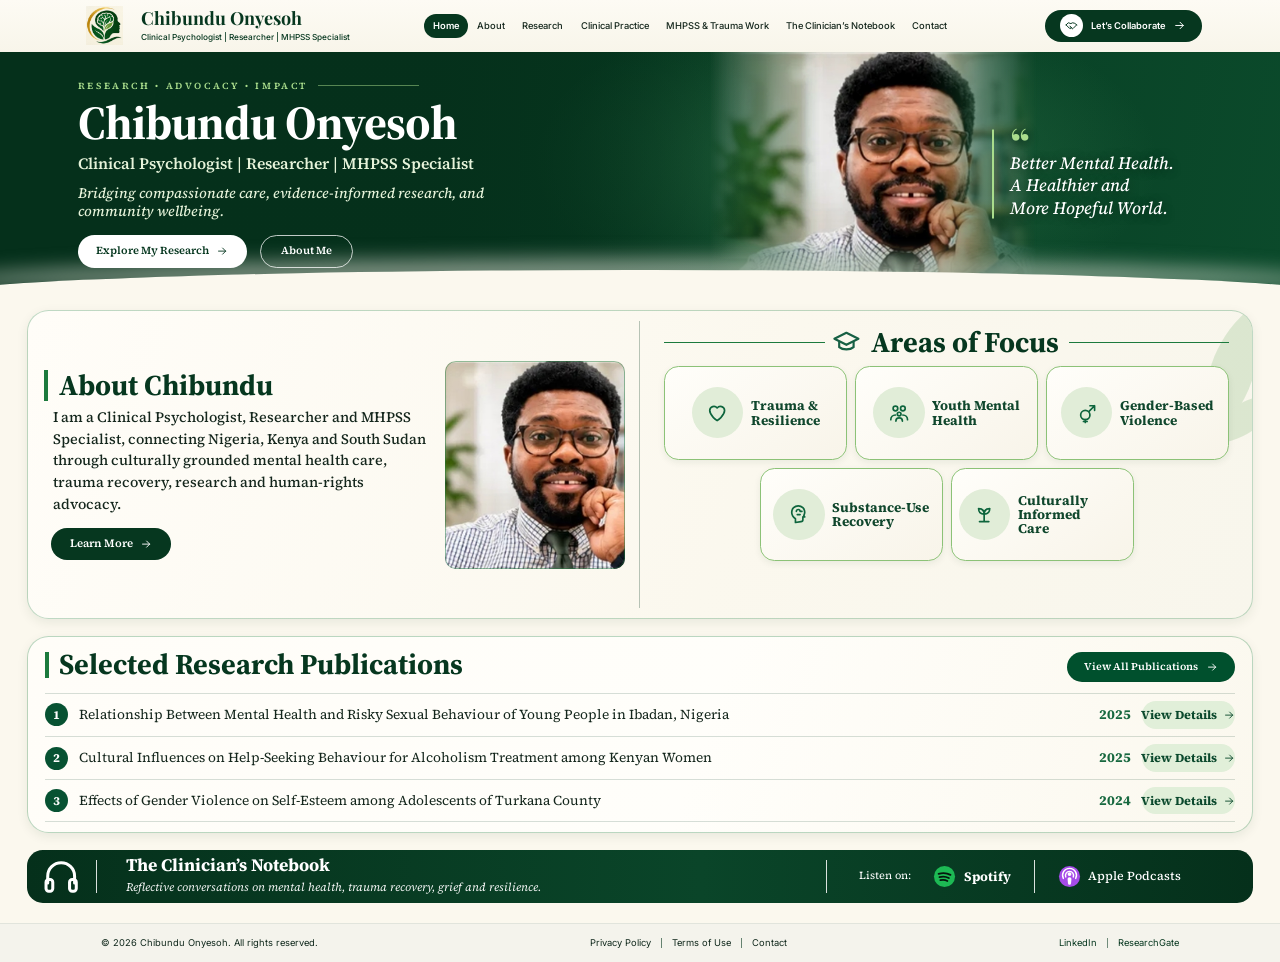
==== commit e8be94ce: "Describe your update" ====
--- a/index.html
+++ b/index.html
@@ -4,6 +4,7 @@
 <meta charset="utf-8">
 <meta name="viewport" content="width=device-width, initial-scale=1">
 <title>Chibundu Onyesoh | Clinical Psychologist | Researcher | MHPSS Specialist</title>
+<link rel="icon" type="image/png" href="assets/favicon.png">
 <meta name="description" content="Chibundu Onyesoh is a Clinical Psychologist, Researcher and MHPSS Specialist working across East and West Africa on trauma recovery and psychosocial resilience.">
 <link rel="preconnect" href="https://fonts.googleapis.com">
 <link rel="preconnect" href="https://fonts.gstatic.com" crossorigin>
@@ -14,7 +15,7 @@
 <svg width="0" height="0" style="position:absolute" aria-hidden="true" focusable="false"><defs><symbol id="i-logo" viewBox="0 0 64 64" fill="none" stroke="currentColor" stroke-width="1.8" stroke-linecap="round" stroke-linejoin="round"><path d="M31 8c-4-3-10-2-13 2-5 0-9 4-9 9 0 2 1 4 2 5-2 3-2 7 0 10-1 4 1 8 5 10 2 5 8 7 12 4 2-1 3-2 3-4V12c0-2-1-3-0-4z" fill="#5fae62" stroke="#0c4a2b" stroke-width="1.6"/><path d="M33 8c4-3 10-2 13 2 5 0 9 4 9 9 0 2-1 4-2 5 2 3 2 7 0 10 1 4-1 8-5 10-2 5-8 7-12 4-2-1-3-2-3-4V12c0-2 1-3 0-4z" fill="#0f5a31" stroke="#0c4a2b" stroke-width="1.6"/><path d="M16 22c4 0 6 2 8 5M14 33c4-1 7 0 9 3M20 44c3-3 6-3 8-1M25 15c-2 3-1 6 2 8M44 22c-4 0-6 2-8 5M48 33c-4-1-7 0-9 3M43 44c-3-3-6-3-8-1M39 15c2 3 1 6-2 8" stroke="#e8f5dc" stroke-width="1.5" fill="none"/><path d="M32 10v44" stroke="#e8f5dc" stroke-width="1.2" fill="none"/></symbol><symbol id="i-head" viewBox="0 0 200 260" fill="none" stroke="currentColor" stroke-width="1.8" stroke-linecap="round" stroke-linejoin="round"><path d="M110 20C62 20 34 56 34 100c0 28 14 42 14 66v24l62 0v-30c0-8 5-12 12-12h16c5 0 5-5 2-9l-9-12c6-2 9-6 8-12l5-6c4-2 6-5 5-10l11-12c3-4 0-7-4-8C148 54 140 20 110 20z" stroke-width="2.4"/><path d="M70 70c10-14 30-16 42-6 10-6 24 0 26 12 8 4 8 16 0 20 2 12-10 20-20 14-8 10-26 8-30-4-12 0-18-12-12-20-6-8-4-16 4-20 0-4-4-8-10-6z" stroke-width="2" opacity=".9"/><path d="M84 74c6 4 6 10 0 14 M104 70c-4 6 0 12 8 12 M96 96c-6 0-10 4-10 8 M118 92c0 6 6 8 12 6" stroke-width="1.6"/><circle cx="84" cy="74" r="2.2" fill="currentColor"/><circle cx="112" cy="82" r="2.2" fill="currentColor"/><circle cx="96" cy="96" r="2.2" fill="currentColor"/><circle cx="130" cy="98" r="2.2" fill="currentColor"/><circle cx="72" cy="94" r="2.2" fill="currentColor"/></symbol><symbol id="i-brain" viewBox="0 0 24 24" fill="none" stroke="currentColor" stroke-width="1.8" stroke-linecap="round" stroke-linejoin="round"><path d="M9 4a3 3 0 0 0-3 3 3 3 0 0 0-2 3 3 3 0 0 0 1.5 2.6A3 3 0 0 0 8 18a3 3 0 0 0 4 1.5V5A3 3 0 0 0 9 4z"/><path d="M15 4a3 3 0 0 1 3 3 3 3 0 0 1 2 3 3 3 0 0 1-1.5 2.6A3 3 0 0 1 16 18a3 3 0 0 1-4 1.5"/><path d="M8 9h2M14 9h2M8 14h2M14 14h2"/></symbol><symbol id="i-book" viewBox="0 0 24 24" fill="none" stroke="currentColor" stroke-width="1.8" stroke-linecap="round" stroke-linejoin="round"><path d="M4 5.5C6.5 4.5 9.5 4.5 12 6c2.5-1.5 5.5-1.5 8-.5V19c-2.5-1-5.5-1-8 .5-2.5-1.5-5.5-1.5-8-.5z"/><path d="M12 6v13.5"/></symbol><symbol id="i-steth" viewBox="0 0 24 24" fill="none" stroke="currentColor" stroke-width="1.8" stroke-linecap="round" stroke-linejoin="round"><path d="M6 3v6a4 4 0 0 0 8 0V3M5 3h2M13 3h2M10 13v2a5 5 0 0 0 10 0v-1"/><circle cx="20" cy="12.5" r="1.8"/></symbol><symbol id="i-shield-heart" viewBox="0 0 24 24" fill="none" stroke="currentColor" stroke-width="1.8" stroke-linecap="round" stroke-linejoin="round"><path d="M12 3l7 3v5c0 4.5-3 8-7 10-4-2-7-5.5-7-10V6z"/><path d="M12 15.5s-3-1.8-3-4a1.7 1.7 0 0 1 3-1 1.7 1.7 0 0 1 3 1c0 2.2-3 4-3 4z"/></symbol><symbol id="i-shield-check" viewBox="0 0 24 24" fill="none" stroke="currentColor" stroke-width="1.8" stroke-linecap="round" stroke-linejoin="round"><path d="M12 3l7 3v5c0 4.5-3 8-7 10-4-2-7-5.5-7-10V6z"/><path d="M9 12l2.2 2.2L15.5 10"/></symbol><symbol id="i-shield-lock" viewBox="0 0 24 24" fill="none" stroke="currentColor" stroke-width="1.8" stroke-linecap="round" stroke-linejoin="round"><path d="M12 3l7 3v5c0 4.5-3 8-7 10-4-2-7-5.5-7-10V6z"/><rect x="9.5" y="11" width="5" height="4" rx="1"/><path d="M10.5 11V9.8a1.5 1.5 0 0 1 3 0V11"/></symbol><symbol id="i-people" viewBox="0 0 24 24" fill="none" stroke="currentColor" stroke-width="1.8" stroke-linecap="round" stroke-linejoin="round"><circle cx="9" cy="8" r="3"/><path d="M3 20c0-3.3 2.7-6 6-6s6 2.7 6 6"/><circle cx="17" cy="8.5" r="2.5"/><path d="M16.5 14c2.6.3 4.5 2.5 4.5 5.5"/></symbol><symbol id="i-check" viewBox="0 0 24 24" fill="none" stroke="currentColor" stroke-width="1.8" stroke-linecap="round" stroke-linejoin="round"><circle cx="12" cy="12" r="10"/><path d="M7.5 12.3l3 3 6-6.3" stroke-width="2.2"/></symbol><symbol id="i-arrow" viewBox="0 0 24 24" fill="none" stroke="currentColor" stroke-width="1.8" stroke-linecap="round" stroke-linejoin="round"><path d="M5 12h14M13 6l6 6-6 6"/></symbol><symbol id="i-arrow-down" viewBox="0 0 24 24" fill="none" stroke="currentColor" stroke-width="1.8" stroke-linecap="round" stroke-linejoin="round"><path d="M12 5v14M6 13l6 6 6-6"/></symbol><symbol id="i-chevron" viewBox="0 0 24 24" fill="none" stroke="currentColor" stroke-width="1.8" stroke-linecap="round" stroke-linejoin="round"><path d="M6 9l6 6 6-6"/></symbol><symbol id="i-external" viewBox="0 0 24 24" fill="none" stroke="currentColor" stroke-width="1.8" stroke-linecap="round" stroke-linejoin="round"><path d="M7 17L17 7M9 7h8v8"/></symbol><symbol id="i-mail" viewBox="0 0 24 24" fill="none" stroke="currentColor" stroke-width="1.8" stroke-linecap="round" stroke-linejoin="round"><rect x="3" y="5" width="18" height="14" rx="2"/><path d="M3 7l9 6 9-6"/></symbol><symbol id="i-headphones" viewBox="0 0 24 24" fill="none" stroke="currentColor" stroke-width="1.8" stroke-linecap="round" stroke-linejoin="round"><path d="M4 16v-4a8 8 0 0 1 16 0v4"/><rect x="3" y="14" width="4" height="7" rx="1.6"/><rect x="17" y="14" width="4" height="7" rx="1.6"/></symbol><symbol id="i-doc" viewBox="0 0 24 24" fill="none" stroke="currentColor" stroke-width="1.8" stroke-linecap="round" stroke-linejoin="round"><path d="M7 3h7l5 5v13H7z"/><path d="M14 3v5h5M10 13h6M10 17h6"/></symbol><symbol id="i-globe" viewBox="0 0 24 24" fill="none" stroke="currentColor" stroke-width="1.8" stroke-linecap="round" stroke-linejoin="round"><circle cx="12" cy="12" r="9"/><path d="M3 12h18M12 3c3.2 3 3.2 15 0 18M12 3c-3.2 3-3.2 15 0 18"/></symbol><symbol id="i-trophy" viewBox="0 0 24 24" fill="none" stroke="currentColor" stroke-width="1.8" stroke-linecap="round" stroke-linejoin="round"><path d="M8 4h8v5a4 4 0 0 1-8 0z"/><path d="M8 6H5v1a3 3 0 0 0 3 3M16 6h3v1a3 3 0 0 1-3 3M12 13v4M8 20h8M10 17h4"/></symbol><symbol id="i-handshake" viewBox="0 0 24 24" fill="none" stroke="currentColor" stroke-width="1.8" stroke-linecap="round" stroke-linejoin="round"><path d="M2 11l4-4 5 1.5L14 7l4 1 4 3"/><path d="M2 11l6 6a2 2 0 0 0 3 0l1-1M11 16l1.5 1.5a1.8 1.8 0 0 0 2.5 0L21 11.5M9 13l3 3"/></symbol><symbol id="i-heart" viewBox="0 0 24 24" fill="none" stroke="currentColor" stroke-width="1.8" stroke-linecap="round" stroke-linejoin="round"><path d="M12 20s-8-5-8-11a4.5 4.5 0 0 1 8-2.6A4.5 4.5 0 0 1 20 9c0 6-8 11-8 11z"/></symbol><symbol id="i-target" viewBox="0 0 24 24" fill="none" stroke="currentColor" stroke-width="1.8" stroke-linecap="round" stroke-linejoin="round"><circle cx="12" cy="12" r="9"/><circle cx="12" cy="12" r="5"/><circle cx="12" cy="12" r="1.5"/></symbol><symbol id="i-eye" viewBox="0 0 24 24" fill="none" stroke="currentColor" stroke-width="1.8" stroke-linecap="round" stroke-linejoin="round"><path d="M2 12s4-7 10-7 10 7 10 7-4 7-10 7S2 12 2 12z"/><circle cx="12" cy="12" r="3"/></symbol><symbol id="i-scale" viewBox="0 0 24 24" fill="none" stroke="currentColor" stroke-width="1.8" stroke-linecap="round" stroke-linejoin="round"><path d="M12 4v16M6 20h12M5 7h14"/><path d="M5 7l-3 7a3.5 3.5 0 0 0 6 0zM19 7l-3 7a3.5 3.5 0 0 0 6 0z"/></symbol><symbol id="i-bulb" viewBox="0 0 24 24" fill="none" stroke="currentColor" stroke-width="1.8" stroke-linecap="round" stroke-linejoin="round"><path d="M9 18h6M10 21h4M12 3a6 6 0 0 0-3.5 11c.7.6 1 1.2 1 2h5c0-.8.3-1.4 1-2A6 6 0 0 0 12 3z"/></symbol><symbol id="i-user" viewBox="0 0 24 24" fill="none" stroke="currentColor" stroke-width="1.8" stroke-linecap="round" stroke-linejoin="round"><circle cx="12" cy="8" r="4"/><path d="M4 21c0-4.4 3.6-8 8-8s8 3.6 8 8"/></symbol><symbol id="i-building" viewBox="0 0 24 24" fill="none" stroke="currentColor" stroke-width="1.8" stroke-linecap="round" stroke-linejoin="round"><rect x="5" y="3" width="14" height="18" rx="1"/><path d="M9 7h2M13 7h2M9 11h2M13 11h2M10 21v-4h4v4"/></symbol><symbol id="i-chat" viewBox="0 0 24 24" fill="none" stroke="currentColor" stroke-width="1.8" stroke-linecap="round" stroke-linejoin="round"><path d="M4 5h16v11H9l-5 4z"/><path d="M9 10.5h.01M12 10.5h.01M15 10.5h.01" stroke-width="2.4"/></symbol><symbol id="i-send" viewBox="0 0 24 24" fill="none" stroke="currentColor" stroke-width="1.8" stroke-linecap="round" stroke-linejoin="round"><path d="M21 3L3 11l7 3 3 7z"/><path d="M10 14L21 3"/></symbol><symbol id="i-mic" viewBox="0 0 24 24" fill="none" stroke="currentColor" stroke-width="1.8" stroke-linecap="round" stroke-linejoin="round"><rect x="9" y="3" width="6" height="11" rx="3"/><path d="M5 11a7 7 0 0 0 14 0M12 18v3M9 21h6"/></symbol><symbol id="i-play" viewBox="0 0 24 24" fill="none" stroke="currentColor" stroke-width="1.8" stroke-linecap="round" stroke-linejoin="round"><path d="M8 5v14l11-7z" fill="currentColor"/></symbol><symbol id="i-pin" viewBox="0 0 24 24" fill="none" stroke="currentColor" stroke-width="1.8" stroke-linecap="round" stroke-linejoin="round"><path d="M12 21s-7-6-7-11a7 7 0 0 1 14 0c0 5-7 11-7 11z"/><circle cx="12" cy="10" r="2.5"/></symbol><symbol id="i-cap" viewBox="0 0 24 24" fill="none" stroke="currentColor" stroke-width="1.8" stroke-linecap="round" stroke-linejoin="round"><path d="M2 9l10-5 10 5-10 5z"/><path d="M6 11.5V16c3 2.5 9 2.5 12 0v-4.5"/></symbol><symbol id="i-gear" viewBox="0 0 24 24" fill="none" stroke="currentColor" stroke-width="1.8" stroke-linecap="round" stroke-linejoin="round"><circle cx="12" cy="12" r="3"/><circle cx="12" cy="12" r="7"/><path d="M12 2v3M12 19v3M2 12h3M19 12h3M5 5l2 2M17 17l2 2M19 5l-2 2M7 17l-2 2"/></symbol><symbol id="i-microscope" viewBox="0 0 24 24" fill="none" stroke="currentColor" stroke-width="1.8" stroke-linecap="round" stroke-linejoin="round"><path d="M9 3l4 2-2.5 5-4-2z"/><path d="M13 7l3 1.5M8 12a5 5 0 0 0 9 3M5 20h14M9 16.5V20"/></symbol><symbol id="i-chart" viewBox="0 0 24 24" fill="none" stroke="currentColor" stroke-width="1.8" stroke-linecap="round" stroke-linejoin="round"><path d="M4 20V11M10 20V4M16 20v-7M22 20H2"/></symbol><symbol id="i-calendar" viewBox="0 0 24 24" fill="none" stroke="currentColor" stroke-width="1.8" stroke-linecap="round" stroke-linejoin="round"><rect x="3" y="5" width="18" height="16" rx="2"/><path d="M3 10h18M8 3v4M16 3v4"/></symbol><symbol id="i-info" viewBox="0 0 24 24" fill="none" stroke="currentColor" stroke-width="1.8" stroke-linecap="round" stroke-linejoin="round"><circle cx="12" cy="12" r="9"/><path d="M12 11v5M12 8h.01" stroke-width="2.2"/></symbol><symbol id="i-download" viewBox="0 0 24 24" fill="none" stroke="currentColor" stroke-width="1.8" stroke-linecap="round" stroke-linejoin="round"><path d="M12 4v11M7 11l5 5 5-5M5 20h14"/></symbol><symbol id="i-leaf" viewBox="0 0 24 24" fill="none" stroke="currentColor" stroke-width="1.8" stroke-linecap="round" stroke-linejoin="round"><path d="M4 20C4 10 10 4 20 4c0 10-6 16-16 16z"/><path d="M4 20c4-6 8-9 12-11"/></symbol><symbol id="i-gender" viewBox="0 0 24 24" fill="none" stroke="currentColor" stroke-width="1.8" stroke-linecap="round" stroke-linejoin="round"><circle cx="10" cy="14" r="5"/><path d="M14 10l6-6M15 4h5v5M10 19v3M8 21h4"/></symbol><symbol id="i-head-brain" viewBox="0 0 24 24" fill="none" stroke="currentColor" stroke-width="1.8" stroke-linecap="round" stroke-linejoin="round"><path d="M8 21v-4C5 15 4 12 4 10a7 7 0 0 1 14 0c0 1.5-.5 2.5-1 3.5l1 1.5h-2v3a2 2 0 0 1-2 2z"/><path d="M9 9a2 2 0 0 1 4 0M13 9h2M10 12.5h3"/></symbol><symbol id="i-hands-leaf" viewBox="0 0 24 24" fill="none" stroke="currentColor" stroke-width="1.8" stroke-linecap="round" stroke-linejoin="round"><path d="M12 12c-4 0-6-2.5-6-6 4 0 6 2 6 6zM12 12c4 0 6-2.5 6-6-4 0-6 2-6 6z"/><path d="M12 12v8M7 20h10"/></symbol><symbol id="i-family" viewBox="0 0 24 24" fill="none" stroke="currentColor" stroke-width="1.8" stroke-linecap="round" stroke-linejoin="round"><circle cx="8" cy="7" r="2.5"/><circle cx="16" cy="7" r="2.5"/><circle cx="12" cy="13" r="2"/><path d="M3 19c0-2.8 2.2-5 5-5M21 19c0-2.8-2.2-5-5-5M8.5 20.5c0-2 1.6-3.5 3.5-3.5s3.5 1.5 3.5 3.5"/></symbol><symbol id="i-audio" viewBox="0 0 24 24" fill="none" stroke="currentColor" stroke-width="1.8" stroke-linecap="round" stroke-linejoin="round"><path d="M3 12h1M7 8v8M11 4v16M15 8v8M19 10v4M22 12h-1"/></symbol><symbol id="i-spotify" viewBox="0 0 24 24" fill="none" stroke="currentColor" stroke-width="1.8" stroke-linecap="round" stroke-linejoin="round"><circle cx="12" cy="12" r="11" fill="#1db954" stroke="none"/><path d="M5.8 9.2c4.2-1.2 8.8-.9 12.4 1.1M6.7 12.6c3.4-.9 6.9-.6 9.8 1M7.6 15.8c2.6-.6 5.2-.4 7.4.8" stroke="#06150d" stroke-width="1.9" fill="none"/></symbol><symbol id="i-apple" viewBox="0 0 24 24" fill="none" stroke="currentColor" stroke-width="1.8" stroke-linecap="round" stroke-linejoin="round"><circle cx="12" cy="12" r="11" fill="#a54be8" stroke="none"/><circle cx="12" cy="9.5" r="2" fill="#fff" stroke="none"/><path d="M12 12.8c1.3 0 2.1.9 2 2.1l-.4 4a1.6 1.6 0 0 1-3.2 0l-.4-4c-.1-1.2.7-2.1 2-2.1z" fill="#fff" stroke="none"/><path d="M8.1 12.4a4.2 4.2 0 1 1 7.8 0M5.6 14a7.2 7.2 0 1 1 12.8 0" stroke="#fff" stroke-width="1.5" fill="none"/></symbol><symbol id="i-linkedin" viewBox="0 0 24 24" fill="none" stroke="currentColor" stroke-width="1.8" stroke-linecap="round" stroke-linejoin="round"><rect width="24" height="24" rx="5" fill="#0a66c2" stroke="none"/><path d="M7 10h2.5v7H7zM8.2 6.5a1.4 1.4 0 1 1 0 2.8 1.4 1.4 0 0 1 0-2.8M11 10h2.4v1c.5-.8 1.3-1.2 2.3-1.2 2 0 2.8 1.2 2.8 3.3V17H16v-3.4c0-1-.3-1.5-1.1-1.5s-1.4.5-1.4 1.6V17H11z" fill="#fff" stroke="none"/></symbol><symbol id="i-rgate" viewBox="0 0 24 24" fill="none" stroke="currentColor" stroke-width="1.8" stroke-linecap="round" stroke-linejoin="round"><rect width="24" height="24" rx="12" fill="#00c4a7" stroke="none"/><text x="12" y="15.5" text-anchor="middle" font-family="Arial,sans-serif" font-weight="700" font-size="9" fill="#fff" stroke="none">RG</text></symbol><symbol id="i-scholar" viewBox="0 0 24 24" fill="none" stroke="currentColor" stroke-width="1.8" stroke-linecap="round" stroke-linejoin="round"><path d="M12 3L1 9l11 6 9-4.9V17h2V9z" fill="#4285f4" stroke="none"/><path d="M5 13.2V17c0 1.7 3.1 3 7 3s7-1.3 7-3v-3.8l-7 3.8z" fill="#7baaf7" stroke="none"/></symbol><symbol id="i-menu" viewBox="0 0 24 24" fill="none" stroke="currentColor" stroke-width="1.8" stroke-linecap="round" stroke-linejoin="round"><path d="M4 7h16M4 12h16M4 17h16"/></symbol><symbol id="i-tick" viewBox="0 0 24 24" fill="none" stroke="currentColor" stroke-width="1.8" stroke-linecap="round" stroke-linejoin="round"><path d="M5 12.5l4.5 4.5L19 7.5"/></symbol><symbol id="i-leaves" viewBox="0 0 100 100" fill="none" stroke="currentColor" stroke-width="1.8" stroke-linecap="round" stroke-linejoin="round"><path d="M50 96C48 62 52 30 80 6c12 30 4 64-30 90z" fill="currentColor" stroke="none"/><path d="M50 96C40 72 20 62 2 60c8 22 24 34 48 36z" fill="currentColor" stroke="none"/><path d="M52 96c6-20 22-32 46-34-4 20-20 32-46 34z" fill="currentColor" stroke="none"/></symbol></defs></svg>
 <header class="hdr"><div class="stage">
   <a class="brand" href="index.html" aria-label="Chibundu Onyesoh — Home">
-    <svg viewBox="0 0 64 64" fill="none" stroke="currentColor" stroke-width="2.2" stroke-linecap="round" stroke-linejoin="round" aria-hidden="true"><use href="#i-logo"/></svg>
+    <img class="brand-mark" src="assets/chibundu-logo-mark.png" alt="">
     <span><span class="nm">Chibundu Onyesoh</span><span class="sb">Clinical Psychologist | Researcher | MHPSS Specialist</span></span>
   </a>
   <nav id="site-nav" aria-label="Main navigation"><a href="index.html">Home</a><a href="about.html">About</a><a href="research.html">Research</a><a href="clinical-practice.html">Clinical Practice</a><a href="mhpss-trauma.html">MHPSS &amp; Trauma Work</a><a href="podcast.html">The Clinician’s Notebook</a><a href="contact.html">Contact</a></nav>
--- a/styles.css
+++ b/styles.css
@@ -59,7 +59,7 @@
 .hdr{position:relative;z-index:60;background:linear-gradient(180deg,#fdfbf4,#f8f5ea);height:7.2rem;box-shadow:0 .1rem 0 rgba(6,55,31,.06)}
 .hdr .stage{height:100%;display:flex;align-items:center;padding:0 5.6rem 0 6.5rem}
 .brand{display:flex;align-items:center;gap:2.4rem;flex:none}
-.brand svg{width:6.8rem;height:6.8rem;color:#1d6b3a;flex:none}
+.brand-mark{display:block;width:6.8rem;height:6.8rem;object-fit:contain;flex:none;mix-blend-mode:multiply}
 .brand .nm{font-family:var(--head);font-weight:700;font-size:2.5rem;color:var(--dk);line-height:1;display:block;white-space:nowrap}
 .brand .sb{font-size:1.15rem;font-weight:500;color:var(--dk);display:block;margin-top:.6rem;white-space:nowrap}
 .hdr nav{margin-left:10.3rem;display:flex;align-items:center}
@@ -724,12 +724,13 @@
   body{font-size:1.5rem}
   .hdr{height:auto;min-height:6.4rem}
   .hdr .stage{padding:1rem 1.6rem;flex-wrap:wrap}
-  .brand{gap:1.2rem}
-  .brand svg{width:5rem;height:5rem}
-  .brand .nm{font-size:2rem}.brand .sb{font-size:1rem;white-space:normal;max-width:24rem}
+  .brand{flex:1;min-width:0;gap:1rem}
+  .brand>span{min-width:0}
+  .brand-mark{width:4.4rem;height:4.4rem}
+  .brand .nm{font-size:1.8rem}.brand .sb{font-size:.9rem;line-height:1.2;white-space:normal;max-width:18rem}
   .ui-serif .hdr .brand .nm{font-size:2rem}
   .hdr .cta{display:none}
-  .menu-toggle{display:inline-flex;margin-left:auto}
+  .menu-toggle{display:inline-flex;flex:none;margin-left:.8rem}
   .hdr nav,.ui-serif .hdr nav{display:none;flex-direction:column;align-items:stretch;width:100%;margin:1rem 0 0;padding:0;border:0;height:auto}
   .hdr nav.open{display:flex}
   .hdr nav a,.ui-serif .hdr nav a{font-size:1.6rem;padding:1.3rem 1.6rem}
@@ -1105,7 +1106,7 @@
   padding-right:2.2rem;
   border-right:.15rem solid rgba(6,55,31,.25)
 }
-.pg-home .hdr .brand svg{width:5.4rem;height:5.4rem}
+.pg-home .hdr .brand-mark{width:5.4rem;height:5.4rem}
 .pg-home .hdr .brand .nm{font-size:2.25rem}
 .pg-home .hdr .brand .sb{font-size:1.15rem;margin-top:.4rem}
 .pg-home .hdr nav{
@@ -1388,10 +1389,10 @@
 @media (max-width:1199px){
   .pg-home .hdr{margin:.8rem 1.6rem 0}
   .pg-home .hdr .stage{min-height:6.4rem;padding:1rem 1.6rem;border-radius:1.2rem;background:linear-gradient(180deg,#fdfbf4,#f8f5ea)}
-  .pg-home .hdr .brand{display:flex;gap:1rem}
-  .pg-home .hdr .brand svg{width:4.4rem;height:4.4rem}
-  .pg-home .hdr .brand .nm{color:var(--dk);font-size:1.9rem}
-  .pg-home .hdr .brand .sb{display:none}
+  .pg-home .hdr .brand{display:flex;flex:1;min-width:0;gap:.8rem}
+  .pg-home .hdr .brand-mark{width:4rem;height:4rem}
+  .pg-home .hdr .brand .nm{color:var(--dk);font-size:1.7rem}
+  .pg-home .hdr .brand .sb{display:block;max-width:17rem;white-space:normal;font-size:.85rem;line-height:1.2}
   .pg-home .hdr nav,.ui-serif .pg-home .hdr nav{
     display:none;
     grid-template-columns:1fr;
@@ -1551,3 +1552,142 @@
 @media (max-width:1199px){
   .pg-mh .hero .qp{background:none;border-radius:0;padding:1.2rem 0 0 1.6rem;border-left:.3rem solid var(--lime)}
 }
+
+/* Mobile navigation: keep the brand and menu control above the expanding panel. */
+@media (max-width:1199px){
+  .hdr .brand{order:1}
+  .hdr .menu-toggle{order:2;margin-left:auto}
+  .hdr nav,.ui-serif .hdr nav,.pg-home .hdr nav,.ui-serif .pg-home .hdr nav{
+    order:3;
+    flex:0 0 100%;
+    display:flex;
+    flex-direction:column;
+    align-items:stretch;
+    width:100%;
+    height:auto;
+    max-height:0;
+    margin:0;
+    padding:0;
+    overflow:hidden;
+    border:0;
+    opacity:0;
+    visibility:hidden;
+    pointer-events:none;
+    transition:max-height .3s ease,margin .3s ease,padding .3s ease,opacity .2s ease,visibility .3s
+  }
+  .hdr nav.open,.ui-serif .hdr nav.open,.pg-home .hdr nav.open,.ui-serif .pg-home .hdr nav.open{
+    display:flex;
+    max-height:50rem;
+    margin-top:1rem;
+    padding:.8rem;
+    background:var(--card);
+    border:.1rem solid rgba(6,55,31,.1);
+    border-radius:1.6rem;
+    box-shadow:0 .8rem 2.4rem rgba(6,55,31,.12);
+    opacity:1;
+    visibility:visible;
+    pointer-events:auto
+  }
+  .hdr nav a,.ui-serif .hdr nav a,.pg-home .hdr nav a,.ui-serif .pg-home .hdr nav a{
+    display:flex;
+    align-items:center;
+    justify-content:flex-start;
+    min-height:4.8rem;
+    padding:1.2rem 1.5rem;
+    border:0;
+    border-radius:1rem;
+    font-size:1.5rem;
+    line-height:1.25
+  }
+  .hdr nav a.active,.ui-serif .hdr nav a.active{background:var(--dk);color:#fff}
+  .menu-toggle[aria-expanded="true"] .ico{display:none}
+  .menu-toggle[aria-expanded="true"]::before{content:"\00D7";font-size:2.8rem;line-height:1}
+}
+@media (prefers-reduced-motion:reduce){
+  .hdr nav,.hdr nav.open{transition:none}
+}
+/* ===== Chibundu site: Home + MHPSS hero overrides — paste at the VERY END of styles.css ===== */
+/* =========================================================================
+   HOME HERO — v3 blend (portrait melts into the cream and the green panel)
+   Only the hero is touched; every other rule above is unchanged.
+   ========================================================================= */
+.pg-home .home-quote{display:none}
+@media (min-width:641px){
+  .pg-home .home-intro-photo{
+    right:0;width:auto;max-width:none;height:100%;aspect-ratio:891/666;
+    object-fit:cover;object-position:50% 0;
+    -webkit-mask-image:linear-gradient(90deg,transparent 0,rgba(0,0,0,.35) 12%,#000 34%,#000 66%,rgba(0,0,0,.35) 84%,transparent 100%),linear-gradient(180deg,#000 0,#000 78%,rgba(0,0,0,.45) 92%,transparent 100%);
+    mask-image:linear-gradient(90deg,transparent 0,rgba(0,0,0,.35) 12%,#000 34%,#000 66%,rgba(0,0,0,.35) 84%,transparent 100%),linear-gradient(180deg,#000 0,#000 78%,rgba(0,0,0,.45) 92%,transparent 100%);
+    -webkit-mask-composite:source-in;mask-composite:intersect}
+  .pg-home .home-intro::after{background:linear-gradient(90deg,#f4f2e3 0%,rgba(244,242,227,.96) 34%,rgba(244,242,227,.55) 46%,rgba(244,242,227,0) 58%)}
+  /* soft light behind the portrait so it feels lit, not pasted */
+  .pg-home .home-intro{background:radial-gradient(ellipse 28% 85% at 64% 45%,rgba(255,255,255,.7),transparent 70%),linear-gradient(110deg,#f4f2e3 0%,#f1f2e1 54%,#e7eedc 100%)}
+}
+@media (min-width:1201px){
+  .pg-home .home-intro-photo{right:19%}
+  .pg-home .home-quote{display:block;position:absolute;z-index:3;right:3.5%;top:50%;transform:translateY(-50%);width:19%;
+    color:#0a4829;font-family:var(--serif-ui);font-style:italic;font-weight:500;font-size:2.4rem;line-height:1.3;text-align:left;padding-left:2.2rem;border-left:.3rem solid #8cc277}
+  .pg-home .home-quote .qm{display:block;text-align:left;margin-left:0;font-style:normal;font-family:var(--head);font-weight:700;font-size:6rem;line-height:.6;height:3rem;color:#1c7a3d}
+}
+
+/* MHPSS hero: no green panel — the quote sits straight on the dark hero */
+@media (min-width:1200px){
+  .pg-mh .hero .qp{background:none;box-shadow:none;border-radius:0;width:36rem}
+  .pg-mh .hero .qp div{left:7rem;top:9rem;font-size:3.6rem;line-height:1.12;text-shadow:0 .2rem 1.4rem rgba(2,30,16,.65)}
+  .pg-mh .hero .qp b{left:6.6rem;top:6.4rem;text-shadow:0 .2rem 1rem rgba(2,30,16,.6)}
+  .pg-mh .hero .qp hr{left:8rem;top:24.5rem}
+}
+@media (max-width:1199px){
+  .pg-mh .hero .qp{background:none;border-radius:0;padding:1.2rem 0 0 1.6rem;border-left:.3rem solid var(--lime)}
+}
+
+/* Home header + footer = exactly the same as every other page */
+@media (min-width:1200px){
+  .pg-home .hdr{margin:0;height:7.2rem;min-height:0;background:linear-gradient(180deg,#fdfbf4,#f8f5ea);box-shadow:0 .1rem 0 rgba(6,55,31,.06)}
+  .pg-home .hdr .stage{max-width:167.2rem;width:100%;margin:0 auto;min-height:0;height:100%;padding:0 5.6rem 0 6.5rem;border-radius:0;background:none;box-shadow:none}
+  .pg-home .hdr .brand{gap:2.4rem;padding-right:0;border-right:0}
+  .pg-home .hdr .brand svg{width:6.8rem;height:6.8rem}
+  .pg-home .hdr .brand .nm{font-family:var(--head);font-size:2.5rem}
+  .pg-home .hdr .brand .sb{font-family:var(--body);font-size:1.15rem;margin-top:.6rem}
+  .pg-home .hdr nav{margin:0 0 0 10.3rem;padding:0;border:0;flex:none;height:auto;justify-content:flex-start;gap:0}
+  .pg-home .hdr nav a{font-family:var(--body);font-size:1.3rem;font-weight:500;padding:1.05rem 1.2rem;color:#14261c}
+  .pg-home .hdr nav a:hover{background:var(--mint)}
+  .pg-home .hdr nav a.active{background:var(--dk);color:#fff;font-weight:600}
+  .pg-home .hdr .cta{height:4.5rem;padding:0 2.2rem;border:0;box-shadow:none;font-family:var(--body);font-size:1.3rem}
+}
+@media (max-width:1199px){
+  .pg-home .hdr{margin:0}
+  .pg-home .hdr .stage{border-radius:0}
+}
+.pg-home .ftr,.pg-home .ftr a,.pg-home .ftr span{font-family:var(--body)}
+
+/* Home hero uses the same deep forest-green colour world as every other page */
+.pg-home .home-intro{background-image:radial-gradient(ellipse 34% 90% at 66% 45%,rgba(70,150,95,.42),transparent 72%),linear-gradient(100deg,#05301b 0%,#06371f 40%,#0b4a2b 100%);color:#fff}
+.pg-home .home-intro::before{content:"";position:absolute;left:-6%;right:-6%;bottom:-.1rem;height:3.8rem;background:var(--cream);border-radius:50% 50% 0 0/100% 100% 0 0;z-index:3;display:block;box-shadow:0 -1.6rem 2.6rem rgba(251,248,238,.5)}
+.pg-home .home-intro::after{background:linear-gradient(90deg,#05301b 0%,rgba(5,48,27,.97) 34%,rgba(5,48,27,.55) 46%,rgba(5,48,27,0) 58%)}
+.pg-home .home-intro-photo{filter:saturate(.95) brightness(.95) contrast(1.03)}
+.pg-home .home-intro .eyebrow{color:var(--lime)}
+.pg-home .home-intro .eyebrow::after{background:var(--lime);opacity:.5}
+.pg-home .home-intro h1{color:#fff}
+.pg-home .home-intro .role{color:#e6f3da}
+.pg-home .home-intro .tagline{color:#e6f3da}
+.pg-home .home-intro .btn-dark{background:#fff;color:var(--dk)}
+.pg-home .home-intro .btn-dark:hover{background:var(--lime)}
+.pg-home .home-intro .btn-line{border:.15rem solid rgba(255,255,255,.75);color:#fff;background:transparent}
+.pg-home .home-intro .btn-line:hover{background:rgba(255,255,255,.12)}
+.pg-home .home-quote{color:#fff;border-left-color:var(--lime);text-shadow:0 .2rem 1.4rem rgba(2,30,16,.6)}
+.pg-home .home-quote .qm{color:var(--lime)}
+.pg-home .home-intro-content{z-index:4}
+.pg-home .home-quote{z-index:4}
+/* deep-green rhythm down the Home page */
+.pg-home .h-pod{background:linear-gradient(90deg,#05301b,#0a4529 55%,#05301b)}
+
+/* gold accents -> green (Home) */
+.pg-home .home-intro .eyebrow::after{background:var(--lime)}
+.pg-home .h-info{border-color:rgba(28,122,61,.28)}
+.pg-home .h-info .c1 h2::before,.pg-home .h-pubs h2::before{background:#1c7a3d}
+.pg-home .about-portrait::before{border-color:rgba(28,122,61,.45)}
+.pg-home .h-info .c2 h2::before,.pg-home .h-info .c2 h2::after{background:#1c7a3d}
+.pg-home .h-info ul.focus-cards li{border-color:#8cc277}
+.pg-home .h-info ul.focus-cards li:hover{border-color:#1c7a3d}
+.pg-home .h-pubs{border-color:rgba(28,122,61,.3)}
